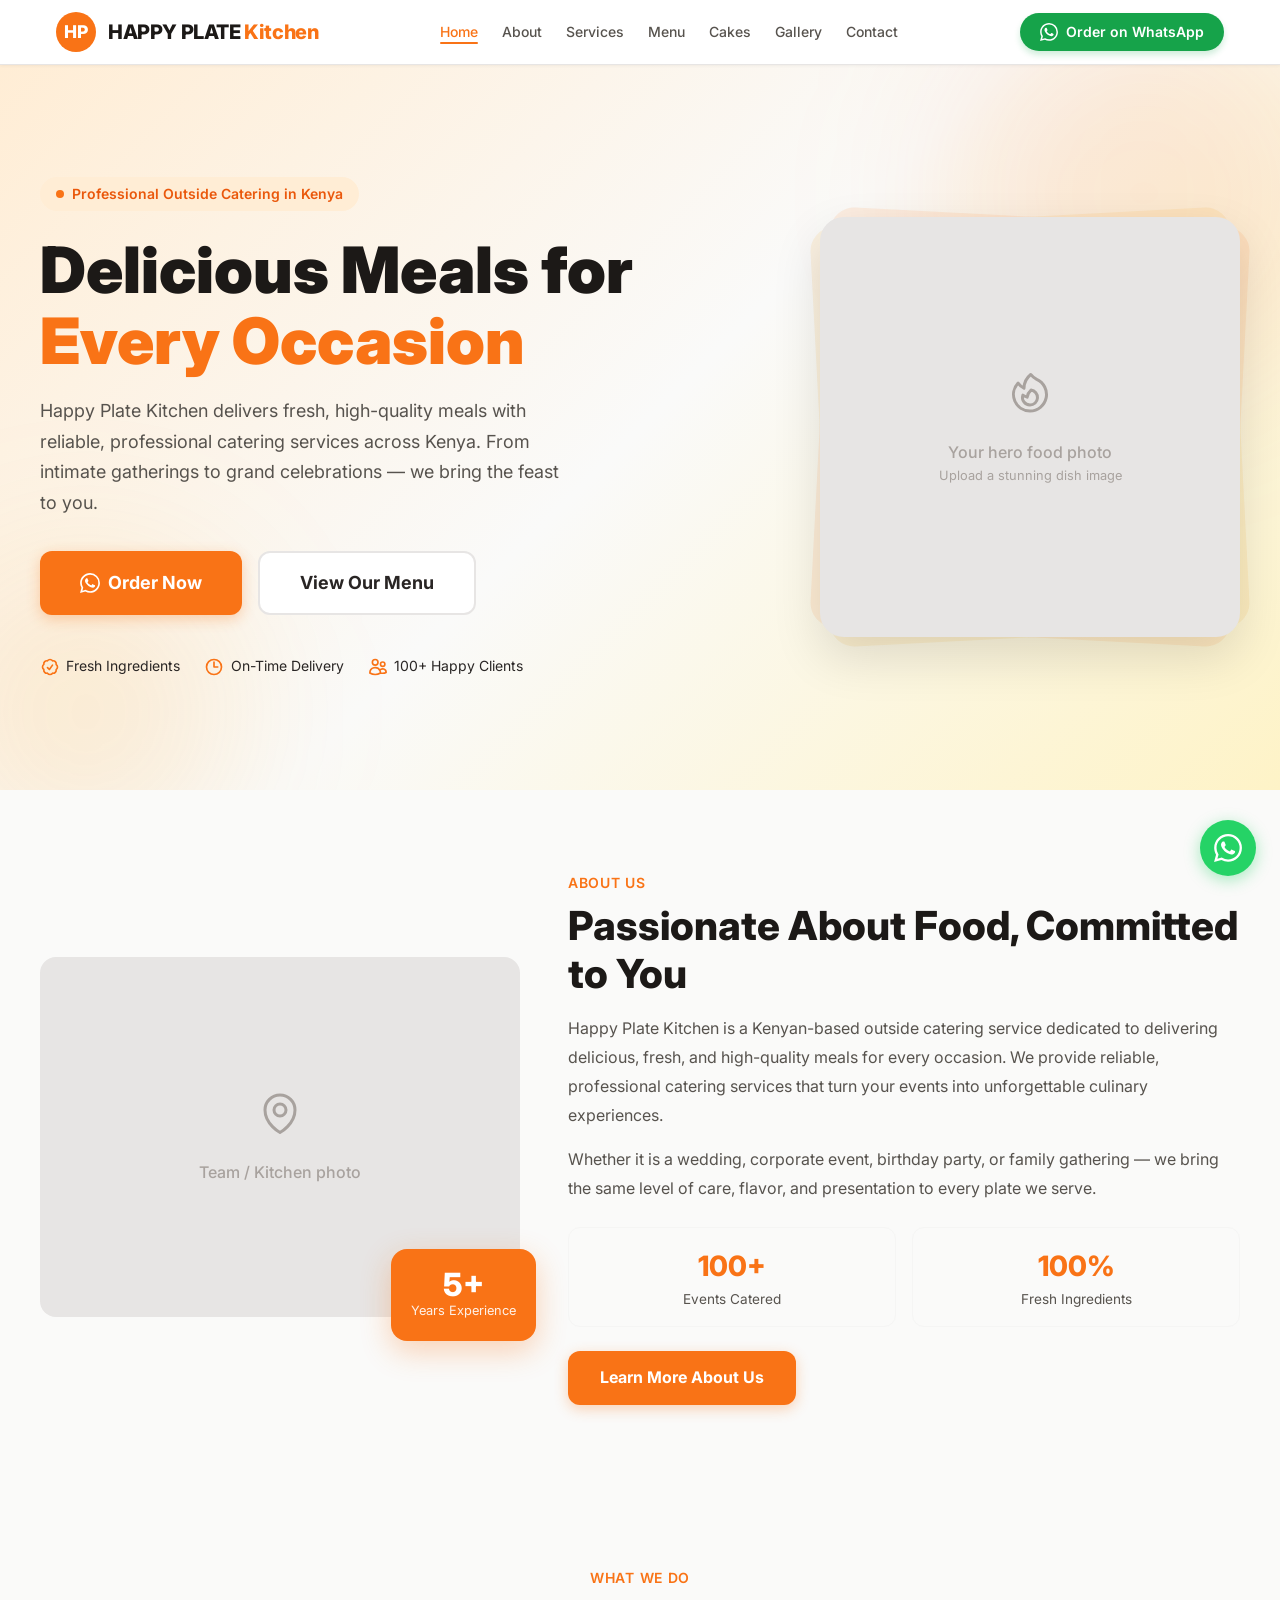
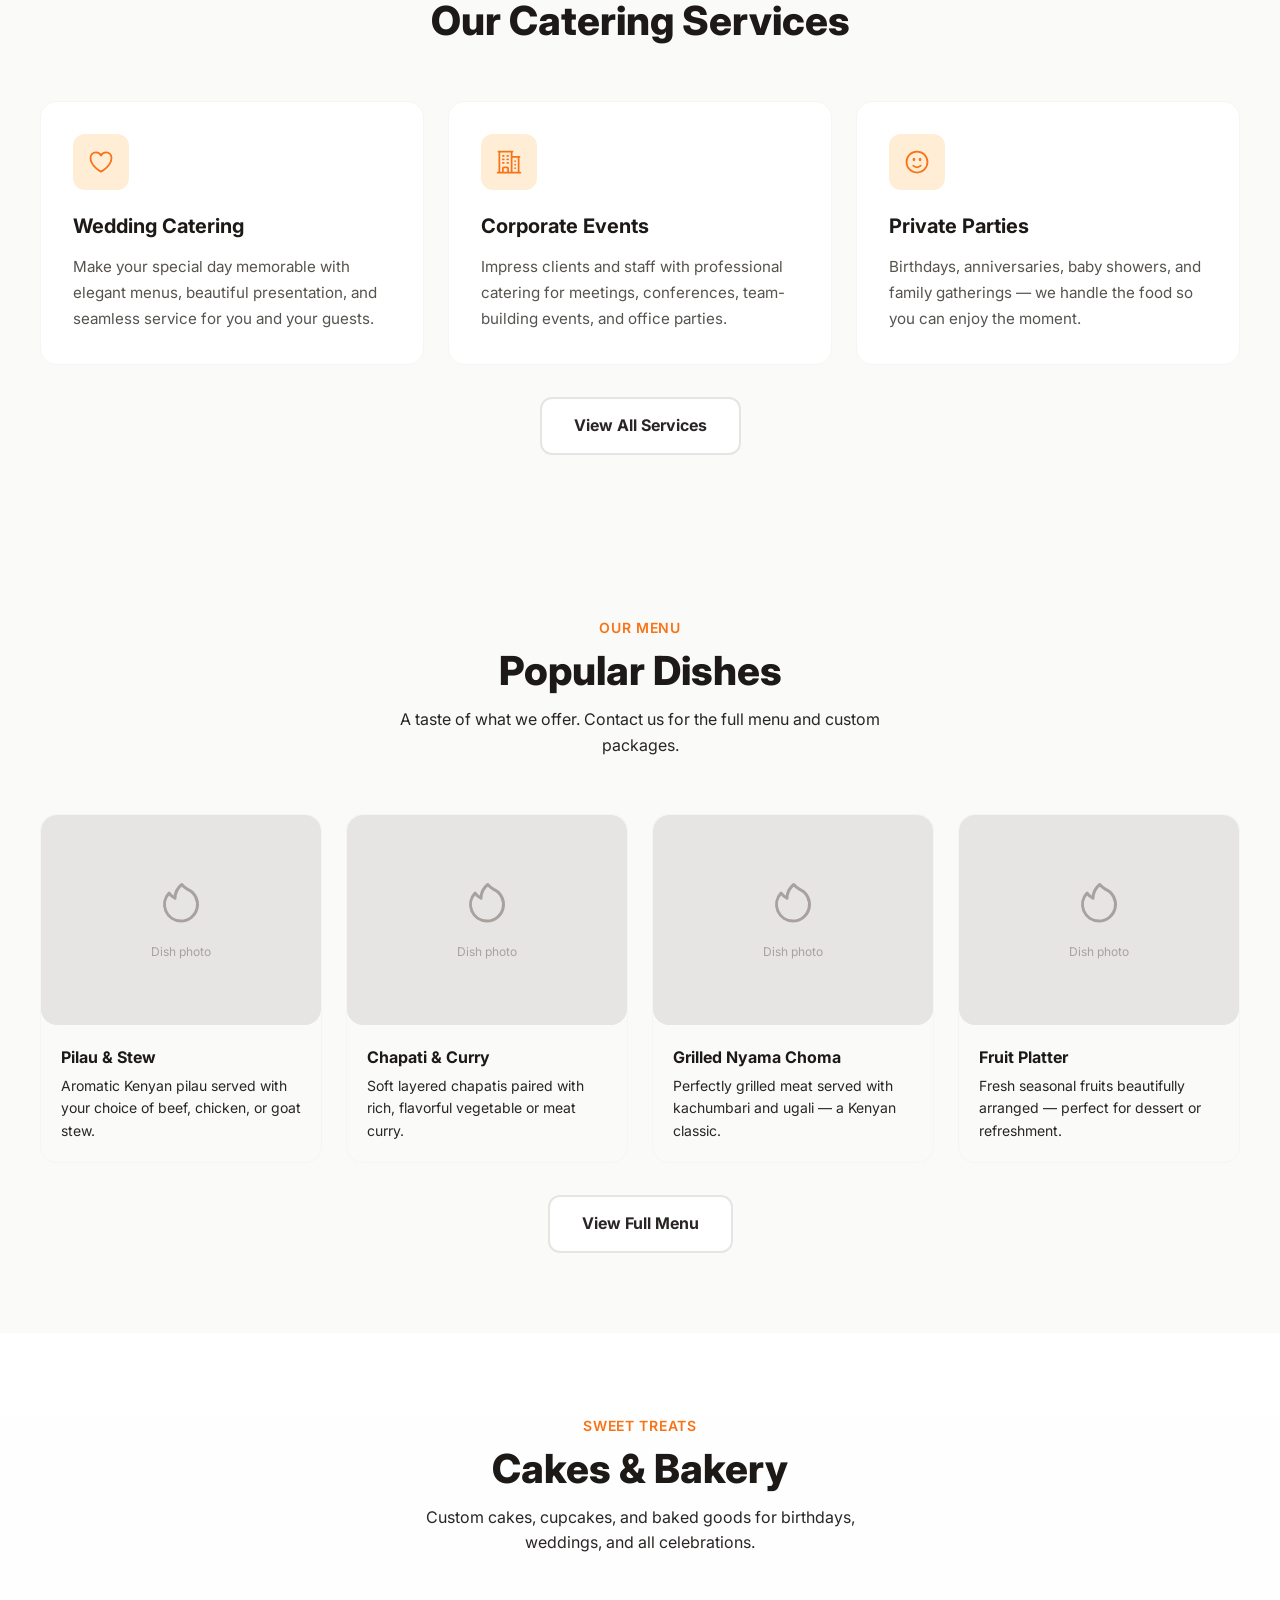
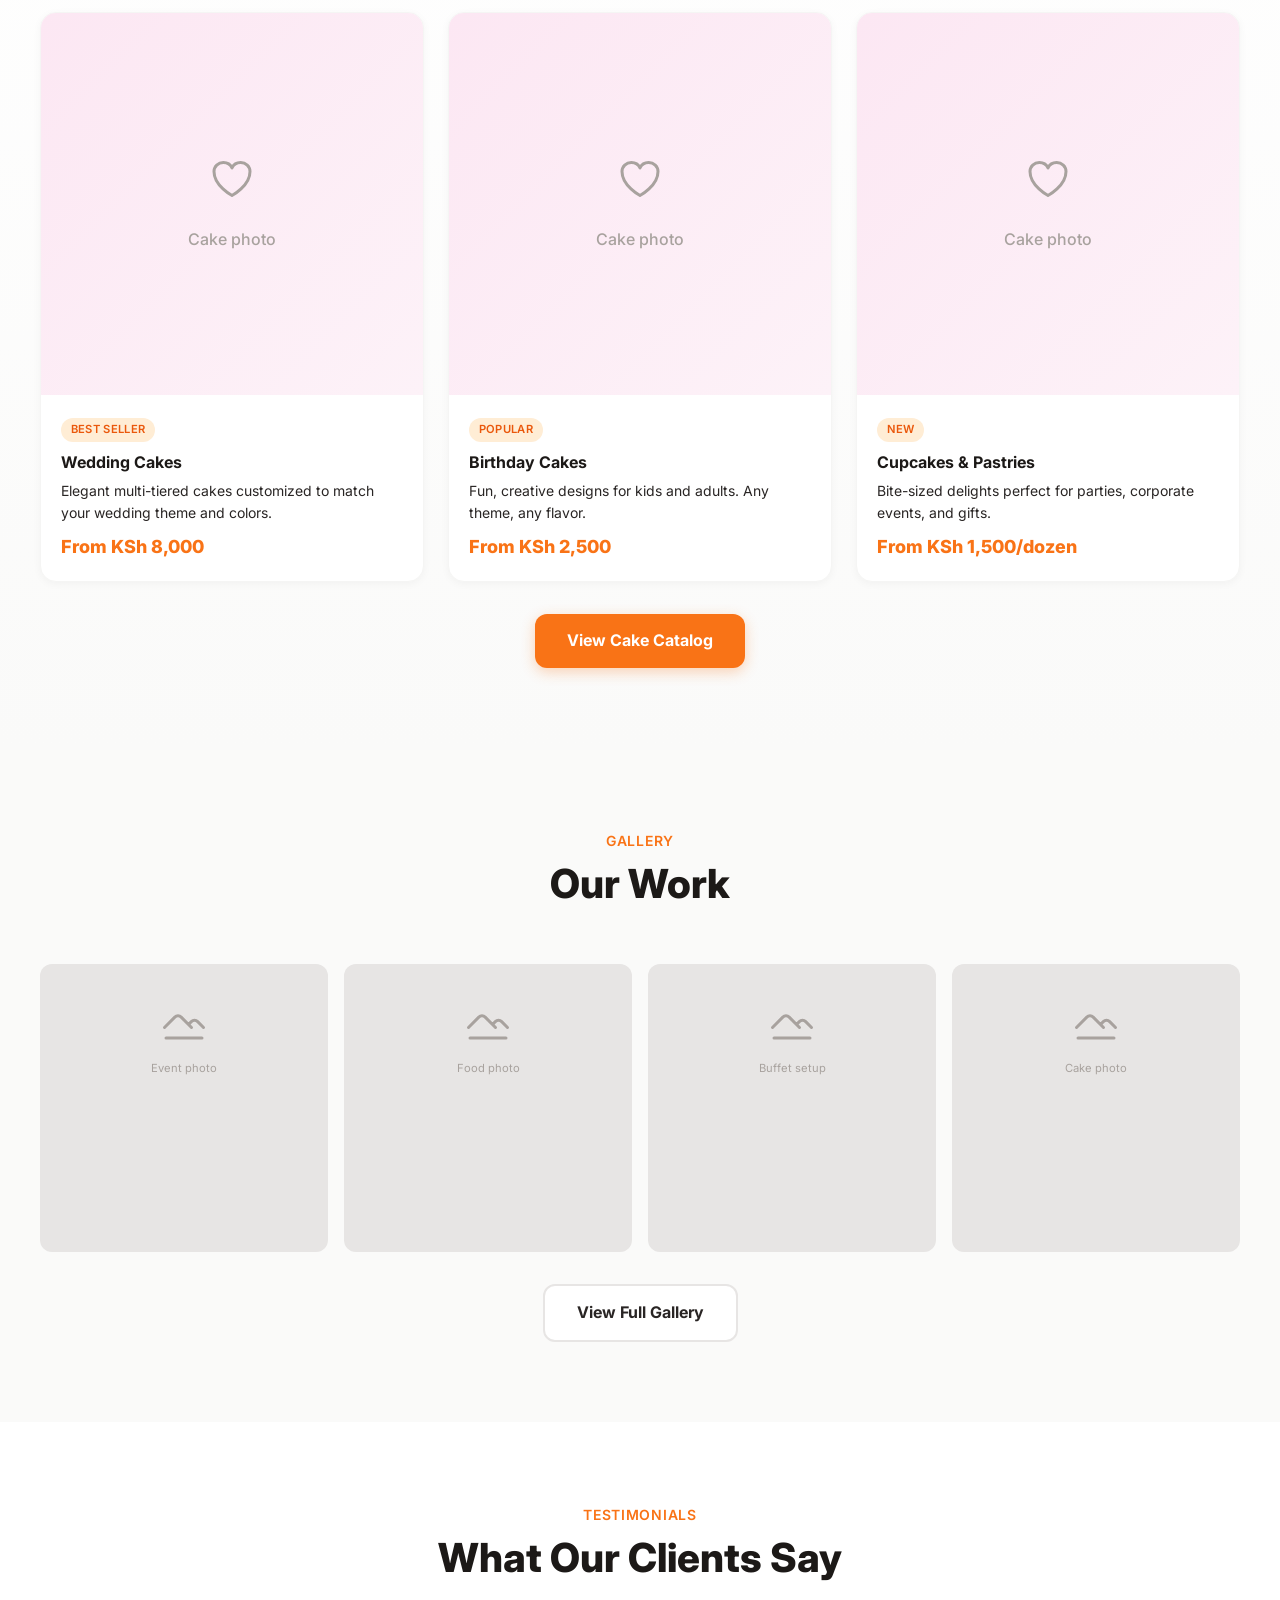
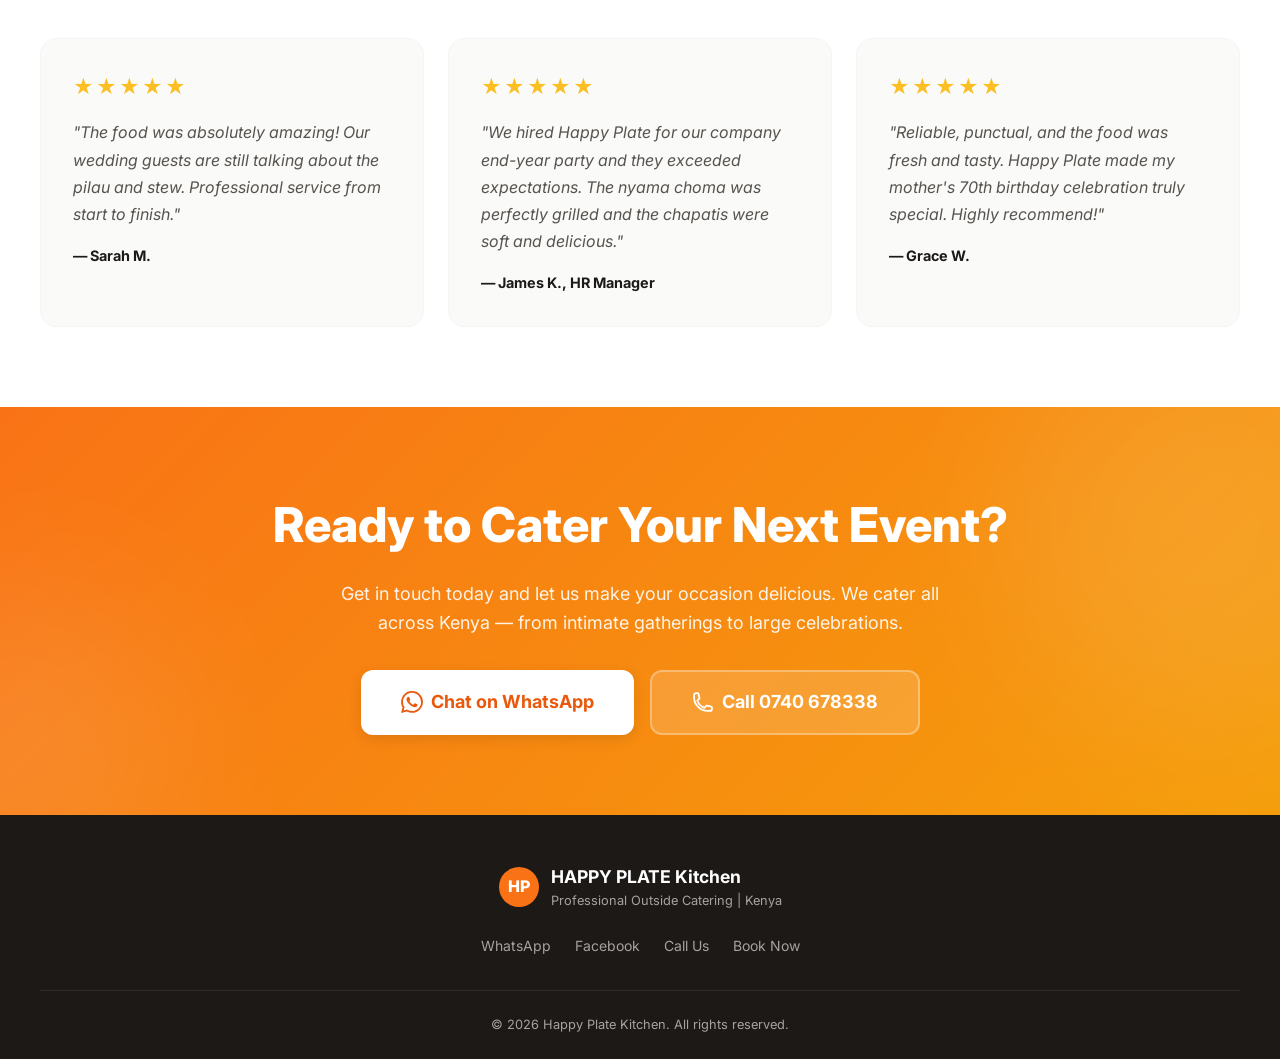
==== index.html @ 329af083 "first commite" ====
<!DOCTYPE html>
<html lang="en">
<head>
<meta charset="UTF-8">
<meta name="viewport" content="width=device-width, initial-scale=1.0">
<title>Happy Plate Kitchen | Professional Outside Catering Kenya</title>
<meta name="description" content="Happy Plate Kitchen - Kenyan-based outside catering delivering delicious, fresh, high-quality meals for weddings, corporate events, parties & more.">
<link rel="stylesheet" href="style.css">
<link rel="preconnect" href="https://fonts.googleapis.com">
<link href="https://fonts.googleapis.com/css2?family=Inter:wght@300;400;500;600;700;800;900&display=swap" rel="stylesheet">
</head>
<body>

<div class="scroll-progress" id="scrollProgress"></div>

<nav class="navbar">
<div class="nav-container">
<a href="index.html" class="logo">
<div class="logo-icon">HP</div>
<span class="logo-text">HAPPY PLATE <span>Kitchen</span></span>
</a>
<ul class="nav-links">
<li><a href="index.html" class="active">Home</a></li>
<li><a href="about.html">About</a></li>
<li><a href="services.html">Services</a></li>
<li><a href="menu.html">Menu</a></li>
<li><a href="cakes.html">Cakes</a></li>
<li><a href="gallery.html">Gallery</a></li>
<li><a href="contact.html">Contact</a></li>
</ul>
<a href="https://wa.me/254740678338" target="_blank" class="btn-whatsapp">
<svg width="18" height="18" fill="currentColor" viewBox="0 0 24 24"><path d="M17.472 14.382c-.297-.149-1.758-.867-2.03-.967-.273-.099-.471-.148-.67.15-.197.297-.767.966-.94 1.164-.173.199-.347.223-.644.075-.297-.15-1.255-.463-2.39-1.475-.883-.788-1.48-1.761-1.653-2.059-.173-.297-.018-.458.13-.606.134-.133.298-.347.446-.52.149-.174.198-.298.298-.497.099-.198.05-.371-.025-.52-.075-.149-.669-1.612-.916-2.207-.242-.579-.487-.5-.669-.51-.173-.008-.371-.01-.57-.01-.198 0-.52.074-.792.372-.272.297-1.04 1.016-1.04 2.479 0 1.462 1.065 2.875 1.213 3.074.149.198 2.096 3.2 5.077 4.487.709.306 1.262.489 1.694.625.712.227 1.36.195 1.871.118.571-.085 1.758-.719 2.006-1.413.248-.694.248-1.289.173-1.413-.074-.124-.272-.198-.57-.347m-5.421 7.403h-.004a9.87 9.87 0 01-5.031-1.378l-.361-.214-3.741.982.998-3.648-.235-.374a9.86 9.86 0 01-1.51-5.26c.001-5.45 4.436-9.884 9.888-9.884 2.64 0 5.122 1.03 6.988 2.898a9.825 9.825 0 012.893 6.994c-.003 5.45-4.437 9.884-9.885 9.884m8.413-18.297A11.815 11.815 0 0012.05 0C5.495 0 .16 5.335.157 11.892c0 2.096.547 4.142 1.588 5.945L.057 24l6.305-1.654a11.882 11.882 0 005.683 1.448h.005c6.554 0 11.89-5.335 11.893-11.893a11.821 11.821 0 00-3.48-8.413z"/></svg>
Order on WhatsApp
</a>
<button class="mobile-menu-btn" onclick="toggleMenu()">
<span></span><span></span><span></span>
</button>
</div>
<div class="mobile-nav" id="mobileNav">
<a href="index.html" class="active">Home</a>
<a href="about.html">About</a>
<a href="services.html">Services</a>
<a href="menu.html">Menu</a>
<a href="cakes.html">Cakes</a>
<a href="gallery.html">Gallery</a>
<a href="contact.html">Contact</a>
</div>
</nav>

<section class="hero" id="home">
<div class="hero-bg"></div>
<div class="hero-blob-1"></div>
<div class="hero-blob-2"></div>
<div class="hero-container" data-aos="fade-up">
<div class="hero-content">
<div class="hero-badge">
<span class="hero-badge-dot"></span>
Professional Outside Catering in Kenya
</div>
<h1 class="hero-title">Delicious Meals for <span>Every Occasion</span></h1>
<p class="hero-text">Happy Plate Kitchen delivers fresh, high-quality meals with reliable, professional catering services across Kenya. From intimate gatherings to grand celebrations — we bring the feast to you.</p>
<div class="hero-buttons">
<a href="https://wa.me/254740678338" target="_blank" class="btn btn-primary btn-lg">
<svg width="20" height="20" fill="currentColor" viewBox="0 0 24 24"><path d="M17.472 14.382c-.297-.149-1.758-.867-2.03-.967-.273-.099-.471-.148-.67.15-.197.297-.767.966-.94 1.164-.173.199-.347.223-.644.075-.297-.15-1.255-.463-2.39-1.475-.883-.788-1.48-1.761-1.653-2.059-.173-.297-.018-.458.13-.606.134-.133.298-.347.446-.52.149-.174.198-.298.298-.497.099-.198.05-.371-.025-.52-.075-.149-.669-1.612-.916-2.207-.242-.579-.487-.5-.669-.51-.173-.008-.371-.01-.57-.01-.198 0-.52.074-.792.372-.272.297-1.04 1.016-1.04 2.479 0 1.462 1.065 2.875 1.213 3.074.149.198 2.096 3.2 5.077 4.487.709.306 1.262.489 1.694.625.712.227 1.36.195 1.871.118.571-.085 1.758-.719 2.006-1.413.248-.694.248-1.289.173-1.413-.074-.124-.272-.198-.57-.347m-5.421 7.403h-.004a9.87 9.87 0 01-5.031-1.378l-.361-.214-3.741.982.998-3.648-.235-.374a9.86 9.86 0 01-1.51-5.26c.001-5.45 4.436-9.884 9.888-9.884 2.64 0 5.122 1.03 6.988 2.898a9.825 9.825 0 012.893 6.994c-.003 5.45-4.437 9.884-9.885 9.884m8.413-18.297A11.815 11.815 0 0012.05 0C5.495 0 .16 5.335.157 11.892c0 2.096.547 4.142 1.588 5.945L.057 24l6.305-1.654a11.882 11.882 0 005.683 1.448h.005c6.554 0 11.89-5.335 11.893-11.893a11.821 11.821 0 00-3.48-8.413z"/></svg>
Order Now
</a>
<a href="menu.html" class="btn btn-outline btn-lg">View Our Menu</a>
</div>
<div class="hero-features">
<span><svg fill="none" stroke="currentColor" stroke-width="2" viewBox="0 0 24 24"><path stroke-linecap="round" stroke-linejoin="round" d="M9 12.75L11.25 15 15 9.75M21 12c0 1.268-.63 2.39-1.593 3.068a3.745 3.745 0 01-1.043 3.296 3.745 3.745 0 01-3.296 1.043A3.745 3.745 0 0112 21c-1.268 0-2.39-.63-3.068-1.593a3.746 3.746 0 01-3.296-1.043 3.745 3.745 0 01-1.043-3.296A3.745 3.745 0 013 12c0-1.268.63-2.39 1.593-3.068a3.745 3.745 0 011.043-3.296 3.746 3.746 0 013.296-1.043A3.746 3.746 0 0112 3c1.268 0 2.39.63 3.068 1.593a3.746 3.746 0 013.296 1.043 3.746 3.746 0 011.043 3.296A3.745 3.745 0 0121 12z"/></svg>Fresh Ingredients</span>
<span><svg fill="none" stroke="currentColor" stroke-width="2" viewBox="0 0 24 24"><path stroke-linecap="round" stroke-linejoin="round" d="M12 6v6h4.5m4.5 0a9 9 0 11-18 0 9 9 0 0118 0z"/></svg>On-Time Delivery</span>
<span><svg fill="none" stroke="currentColor" stroke-width="2" viewBox="0 0 24 24"><path stroke-linecap="round" stroke-linejoin="round" d="M15 19.128a9.38 9.38 0 002.625.372 9.337 9.337 0 004.121-.952 4.125 4.125 0 00-7.533-2.493M15 19.128v-.003c0-1.113-.285-2.16-.786-3.07M15 19.128v.106A12.318 12.318 0 018.624 21c-2.331 0-4.512-.645-6.374-1.766l-.001-.109a6.375 6.375 0 0111.964-3.07M12 6.375a3.375 3.375 0 11-6.75 0 3.375 3.375 0 016.75 0zm8.25 2.25a2.625 2.625 0 11-5.25 0 2.625 2.625 0 015.25 0z"/></svg>100+ Happy Clients</span>
</div>
</div>
<div class="hero-image-wrap" data-aos="fade-left" data-aos-delay="200">
<div class="hero-image-deco-1"></div>
<div class="hero-image-deco-2"></div>
<div class="hero-image">
<div class="img-placeholder-inner">
<svg fill="none" stroke="currentColor" stroke-width="1.5" viewBox="0 0 24 24"><path stroke-linecap="round" stroke-linejoin="round" d="M15.362 5.214A8.252 8.252 0 0112 21 8.25 8.25 0 016.038 7.048 8.287 8.287 0 009 9.6a8.983 8.983 0 013.361-6.867 8.21 8.21 0 003 2.48z"/><path stroke-linecap="round" stroke-linejoin="round" d="M12 18a3.75 3.75 0 00.495-7.467 5.99 5.99 0 00-1.925 3.546 5.974 5.974 0 01-2.133-1A3.75 3.75 0 0012 18z"/></svg>
<p style="font-weight:500;margin-top:0.5rem;">Your hero food photo</p>
<p style="font-size:0.8rem;">Upload a stunning dish image</p>
</div>
</div>
</div>
</div>
</section>

<section class="section" id="about">
<div class="container">
<div class="about-grid">
<div class="about-image-wrap" data-aos="fade-right">
<div class="img-placeholder about-image">
<div class="img-placeholder-inner">
<svg fill="none" stroke="currentColor" stroke-width="1.5" viewBox="0 0 24 24"><path stroke-linecap="round" stroke-linejoin="round" d="M15 10.5a3 3 0 11-6 0 3 3 0 016 0z"/><path stroke-linecap="round" stroke-linejoin="round" d="M19.5 10.5c0 7.142-7.5 11.25-7.5 11.25S4.5 17.642 4.5 10.5a7.5 7.5 0 1115 0z"/></svg>
<p style="font-weight:500;margin-top:0.5rem;">Team / Kitchen photo</p>
</div>
</div>
<div class="about-badge">
<div class="about-badge-number">5+</div>
<div class="about-badge-text">Years Experience</div>
</div>
</div>
<div class="about-content" data-aos="fade-left">
<p class="section-label">About Us</p>
<h2 class="section-title" style="text-align:left;margin-bottom:1rem;">Passionate About Food, Committed to You</h2>
<p class="about-text">Happy Plate Kitchen is a Kenyan-based outside catering service dedicated to delivering delicious, fresh, and high-quality meals for every occasion. We provide reliable, professional catering services that turn your events into unforgettable culinary experiences.</p>
<p class="about-text">Whether it is a wedding, corporate event, birthday party, or family gathering — we bring the same level of care, flavor, and presentation to every plate we serve.</p>
<div class="about-stats">
<div class="stat-box" data-aos="zoom-in" data-aos-delay="100">
<div class="stat-number">100+</div>
<div class="stat-label">Events Catered</div>
</div>
<div class="stat-box" data-aos="zoom-in" data-aos-delay="200">
<div class="stat-number">100%</div>
<div class="stat-label">Fresh Ingredients</div>
</div>
</div>
<a href="about.html" class="btn btn-primary mt-6">Learn More About Us</a>
</div>
</div>
</div>
</section>

<section class="section services-section" id="services">
<div class="container">
<div class="section-header" data-aos="fade-up">
<p class="section-label">What We Do</p>
<h2 class="section-title">Our Catering Services</h2>
</div>
<div class="grid-3">
<div class="card" data-aos="fade-up" data-aos-delay="100">
<div class="card-icon"><svg fill="none" stroke="currentColor" stroke-width="1.5" viewBox="0 0 24 24"><path stroke-linecap="round" stroke-linejoin="round" d="M21 8.25c0-2.485-2.099-4.5-4.688-4.5-1.935 0-3.597 1.126-4.312 2.733-.715-1.607-2.377-2.733-4.313-2.733C5.1 3.75 3 5.765 3 8.25c0 7.22 9 12 9 12s9-4.78 9-12z"/></svg></div>
<h3 class="card-title">Wedding Catering</h3>
<p class="card-text">Make your special day memorable with elegant menus, beautiful presentation, and seamless service for you and your guests.</p>
</div>
<div class="card" data-aos="fade-up" data-aos-delay="200">
<div class="card-icon"><svg fill="none" stroke="currentColor" stroke-width="1.5" viewBox="0 0 24 24"><path stroke-linecap="round" stroke-linejoin="round" d="M2.25 21h19.5m-18-18v18m10.5-18v18m6-13.5V21M6.75 6.75h.75m-.75 3h.75m-.75 3h.75m3-6h.75m-.75 3h.75m-.75 3h.75M6.75 21v-3.375c0-.621.504-1.125 1.125-1.125h2.25c.621 0 1.125.504 1.125 1.125V21M3 3h12m-.75 4.5H21m-3.75 3.75h.008v.008h-.008v-.008zm0 3h.008v.008h-.008v-.008zm0 3h.008v.008h-.008v-.008z"/></svg></div>
<h3 class="card-title">Corporate Events</h3>
<p class="card-text">Impress clients and staff with professional catering for meetings, conferences, team-building events, and office parties.</p>
</div>
<div class="card" data-aos="fade-up" data-aos-delay="300">
<div class="card-icon"><svg fill="none" stroke="currentColor" stroke-width="1.5" viewBox="0 0 24 24"><path stroke-linecap="round" stroke-linejoin="round" d="M15.182 15.182a4.5 4.5 0 01-6.364 0M21 12a9 9 0 11-18 0 9 9 0 0118 0zM9.75 9.75c0 .414-.168.75-.375.75S9 10.164 9 9.75 9.168 9 9.375 9s.375.336.375.75zm-.375 0h.008v.015h-.008V9.75zm5.625 0c0 .414-.168.75-.375.75s-.375-.336-.375-.75.168-.75.375-.75.375.336.375.75zm-.375 0h.008v.008h-.008V9.75z"/></svg></div>
<h3 class="card-title">Private Parties</h3>
<p class="card-text">Birthdays, anniversaries, baby showers, and family gatherings — we handle the food so you can enjoy the moment.</p>
</div>
</div>
<div class="text-center mt-8" data-aos="fade-up">
<a href="services.html" class="btn btn-outline">View All Services</a>
</div>
</div>
</section>

<section class="section" id="menu">
<div class="container">
<div class="section-header" data-aos="fade-up">
<p class="section-label">Our Menu</p>
<h2 class="section-title">Popular Dishes</h2>
<p class="section-subtitle">A taste of what we offer. Contact us for the full menu and custom packages.</p>
</div>
<div style="display:grid;grid-template-columns:repeat(auto-fit,minmax(250px,1fr));gap:1.5rem;">
<div class="menu-card" data-aos="fade-up" data-aos-delay="100">
<div class="menu-card-img img-placeholder"><div class="img-placeholder-inner"><svg width="40" height="40" fill="none" stroke="currentColor" stroke-width="1.5" viewBox="0 0 24 24"><path stroke-linecap="round" stroke-linejoin="round" d="M15.362 5.214A8.252 8.252 0 0112 21 8.25 8.25 0 016.038 7.048 8.287 8.287 0 009 9.6a8.983 8.983 0 013.361-6.867 8.21 8.21 0 003 2.48z"/></svg><p style="font-size:0.75rem;">Dish photo</p></div></div>
<div class="menu-card-body"><h4 class="menu-card-title">Pilau & Stew</h4><p class="menu-card-desc">Aromatic Kenyan pilau served with your choice of beef, chicken, or goat stew.</p></div>
</div>
<div class="menu-card" data-aos="fade-up" data-aos-delay="200">
<div class="menu-card-img img-placeholder"><div class="img-placeholder-inner"><svg width="40" height="40" fill="none" stroke="currentColor" stroke-width="1.5" viewBox="0 0 24 24"><path stroke-linecap="round" stroke-linejoin="round" d="M15.362 5.214A8.252 8.252 0 0112 21 8.25 8.25 0 016.038 7.048 8.287 8.287 0 009 9.6a8.983 8.983 0 013.361-6.867 8.21 8.21 0 003 2.48z"/></svg><p style="font-size:0.75rem;">Dish photo</p></div></div>
<div class="menu-card-body"><h4 class="menu-card-title">Chapati & Curry</h4><p class="menu-card-desc">Soft layered chapatis paired with rich, flavorful vegetable or meat curry.</p></div>
</div>
<div class="menu-card" data-aos="fade-up" data-aos-delay="300">
<div class="menu-card-img img-placeholder"><div class="img-placeholder-inner"><svg width="40" height="40" fill="none" stroke="currentColor" stroke-width="1.5" viewBox="0 0 24 24"><path stroke-linecap="round" stroke-linejoin="round" d="M15.362 5.214A8.252 8.252 0 0112 21 8.25 8.25 0 016.038 7.048 8.287 8.287 0 009 9.6a8.983 8.983 0 013.361-6.867 8.21 8.21 0 003 2.48z"/></svg><p style="font-size:0.75rem;">Dish photo</p></div></div>
<div class="menu-card-body"><h4 class="menu-card-title">Grilled Nyama Choma</h4><p class="menu-card-desc">Perfectly grilled meat served with kachumbari and ugali — a Kenyan classic.</p></div>
</div>
<div class="menu-card" data-aos="fade-up" data-aos-delay="400">
<div class="menu-card-img img-placeholder"><div class="img-placeholder-inner"><svg width="40" height="40" fill="none" stroke="currentColor" stroke-width="1.5" viewBox="0 0 24 24"><path stroke-linecap="round" stroke-linejoin="round" d="M15.362 5.214A8.252 8.252 0 0112 21 8.25 8.25 0 016.038 7.048 8.287 8.287 0 009 9.6a8.983 8.983 0 013.361-6.867 8.21 8.21 0 003 2.48z"/></svg><p style="font-size:0.75rem;">Dish photo</p></div></div>
<div class="menu-card-body"><h4 class="menu-card-title">Fruit Platter</h4><p class="menu-card-desc">Fresh seasonal fruits beautifully arranged — perfect for dessert or refreshment.</p></div>
</div>
</div>
<div class="text-center mt-8" data-aos="fade-up">
<a href="menu.html" class="btn btn-outline">View Full Menu</a>
</div>
</div>
</section>

<section class="section cakes-section" id="cakes">
<div class="container">
<div class="section-header" data-aos="fade-up">
<p class="section-label">Sweet Treats</p>
<h2 class="section-title">Cakes & Bakery</h2>
<p class="section-subtitle">Custom cakes, cupcakes, and baked goods for birthdays, weddings, and all celebrations.</p>
</div>
<div style="display:grid;grid-template-columns:repeat(auto-fit,minmax(280px,1fr));gap:1.5rem;">
<div class="cake-card" data-aos="fade-up" data-aos-delay="100">
<div class="cake-card-img"><div class="img-placeholder-inner"><svg width="48" height="48" fill="none" stroke="currentColor" stroke-width="1.5" viewBox="0 0 24 24"><path stroke-linecap="round" stroke-linejoin="round" d="M21 8.25c0-2.485-2.099-4.5-4.688-4.5-1.935 0-3.597 1.126-4.312 2.733-.715-1.607-2.377-2.733-4.313-2.733C5.1 3.75 3 5.765 3 8.25c0 7.22 9 12 9 12s9-4.78 9-12z"/></svg><p style="font-weight:500;margin-top:0.5rem;">Cake photo</p></div></div>
<div class="cake-card-body"><span class="cake-tag">Best Seller</span><h4 class="cake-card-title">Wedding Cakes</h4><p class="cake-card-desc">Elegant multi-tiered cakes customized to match your wedding theme and colors.</p><p class="cake-price">From KSh 8,000</p></div>
</div>
<div class="cake-card" data-aos="fade-up" data-aos-delay="200">
<div class="cake-card-img"><div class="img-placeholder-inner"><svg width="48" height="48" fill="none" stroke="currentColor" stroke-width="1.5" viewBox="0 0 24 24"><path stroke-linecap="round" stroke-linejoin="round" d="M21 8.25c0-2.485-2.099-4.5-4.688-4.5-1.935 0-3.597 1.126-4.312 2.733-.715-1.607-2.377-2.733-4.313-2.733C5.1 3.75 3 5.765 3 8.25c0 7.22 9 12 9 12s9-4.78 9-12z"/></svg><p style="font-weight:500;margin-top:0.5rem;">Cake photo</p></div></div>
<div class="cake-card-body"><span class="cake-tag">Popular</span><h4 class="cake-card-title">Birthday Cakes</h4><p class="cake-card-desc">Fun, creative designs for kids and adults. Any theme, any flavor.</p><p class="cake-price">From KSh 2,500</p></div>
</div>
<div class="cake-card" data-aos="fade-up" data-aos-delay="300">
<div class="cake-card-img"><div class="img-placeholder-inner"><svg width="48" height="48" fill="none" stroke="currentColor" stroke-width="1.5" viewBox="0 0 24 24"><path stroke-linecap="round" stroke-linejoin="round" d="M21 8.25c0-2.485-2.099-4.5-4.688-4.5-1.935 0-3.597 1.126-4.312 2.733-.715-1.607-2.377-2.733-4.313-2.733C5.1 3.75 3 5.765 3 8.25c0 7.22 9 12 9 12s9-4.78 9-12z"/></svg><p style="font-weight:500;margin-top:0.5rem;">Cake photo</p></div></div>
<div class="cake-card-body"><span class="cake-tag">New</span><h4 class="cake-card-title">Cupcakes & Pastries</h4><p class="cake-card-desc">Bite-sized delights perfect for parties, corporate events, and gifts.</p><p class="cake-price">From KSh 1,500/dozen</p></div>
</div>
</div>
<div class="text-center mt-8" data-aos="fade-up">
<a href="cakes.html" class="btn btn-primary">View Cake Catalog</a>
</div>
</div>
</section>

<section class="section gallery-section" id="gallery">
<div class="container">
<div class="section-header" data-aos="fade-up">
<p class="section-label">Gallery</p>
<h2 class="section-title">Our Work</h2>
</div>
<div style="display:grid;grid-template-columns:repeat(auto-fit,minmax(200px,1fr));gap:1rem;">
<div class="gallery-item" data-aos="zoom-in" data-aos-delay="100"><div class="img-placeholder-inner"><svg width="32" height="32" fill="none" stroke="currentColor" stroke-width="1.5" viewBox="0 0 24 24"><path stroke-linecap="round" stroke-linejoin="round" d="M2.25 15.75l5.159-5.159a2.25 2.25 0 013.182 0l5.159 5.159m-1.5-1.5l1.409-1.409a2.25 2.25 0 013.182 0l2.909 2.909M3 21h18M12 12h.008v.008H12V12z"/></svg><p style="font-size:0.7rem;">Event photo</p></div></div>
<div class="gallery-item" data-aos="zoom-in" data-aos-delay="150"><div class="img-placeholder-inner"><svg width="32" height="32" fill="none" stroke="currentColor" stroke-width="1.5" viewBox="0 0 24 24"><path stroke-linecap="round" stroke-linejoin="round" d="M2.25 15.75l5.159-5.159a2.25 2.25 0 013.182 0l5.159 5.159m-1.5-1.5l1.409-1.409a2.25 2.25 0 013.182 0l2.909 2.909M3 21h18M12 12h.008v.008H12V12z"/></svg><p style="font-size:0.7rem;">Food photo</p></div></div>
<div class="gallery-item" data-aos="zoom-in" data-aos-delay="200"><div class="img-placeholder-inner"><svg width="32" height="32" fill="none" stroke="currentColor" stroke-width="1.5" viewBox="0 0 24 24"><path stroke-linecap="round" stroke-linejoin="round" d="M2.25 15.75l5.159-5.159a2.25 2.25 0 013.182 0l5.159 5.159m-1.5-1.5l1.409-1.409a2.25 2.25 0 013.182 0l2.909 2.909M3 21h18M12 12h.008v.008H12V12z"/></svg><p style="font-size:0.7rem;">Buffet setup</p></div></div>
<div class="gallery-item" data-aos="zoom-in" data-aos-delay="250"><div class="img-placeholder-inner"><svg width="32" height="32" fill="none" stroke="currentColor" stroke-width="1.5" viewBox="0 0 24 24"><path stroke-linecap="round" stroke-linejoin="round" d="M2.25 15.75l5.159-5.159a2.25 2.25 0 013.182 0l5.159 5.159m-1.5-1.5l1.409-1.409a2.25 2.25 0 013.182 0l2.909 2.909M3 21h18M12 12h.008v.008H12V12z"/></svg><p style="font-size:0.7rem;">Cake photo</p></div></div>
</div>
<div class="text-center mt-8" data-aos="fade-up">
<a href="gallery.html" class="btn btn-outline">View Full Gallery</a>
</div>
</div>
</section>

<section class="section" style="background:white;">
<div class="container">
<div class="section-header" data-aos="fade-up">
<p class="section-label">Testimonials</p>
<h2 class="section-title">What Our Clients Say</h2>
</div>
<div class="grid-3">
<div class="testimonial-card" data-aos="fade-up" data-aos-delay="100">
<div class="stars">&#9733;&#9733;&#9733;&#9733;&#9733;</div>
<p class="testimonial-text">"The food was absolutely amazing! Our wedding guests are still talking about the pilau and stew. Professional service from start to finish."</p>
<p class="testimonial-author">— Sarah M.</p>
</div>
<div class="testimonial-card" data-aos="fade-up" data-aos-delay="200">
<div class="stars">&#9733;&#9733;&#9733;&#9733;&#9733;</div>
<p class="testimonial-text">"We hired Happy Plate for our company end-year party and they exceeded expectations. The nyama choma was perfectly grilled and the chapatis were soft and delicious."</p>
<p class="testimonial-author">— James K., HR Manager</p>
</div>
<div class="testimonial-card" data-aos="fade-up" data-aos-delay="300">
<div class="stars">&#9733;&#9733;&#9733;&#9733;&#9733;</div>
<p class="testimonial-text">"Reliable, punctual, and the food was fresh and tasty. Happy Plate made my mother's 70th birthday celebration truly special. Highly recommend!"</p>
<p class="testimonial-author">— Grace W.</p>
</div>
</div>
</div>
</section>

<section class="cta-section" id="contact">
<div class="cta-blob-1"></div>
<div class="cta-blob-2"></div>
<div data-aos="zoom-in">
<h2 class="cta-title">Ready to Cater Your Next Event?</h2>
<p class="cta-text">Get in touch today and let us make your occasion delicious. We cater all across Kenya — from intimate gatherings to large celebrations.</p>
<div class="cta-buttons">
<a href="https://wa.me/254740678338" target="_blank" class="btn btn-white btn-lg">
<svg width="22" height="22" fill="currentColor" viewBox="0 0 24 24"><path d="M17.472 14.382c-.297-.149-1.758-.867-2.03-.967-.273-.099-.471-.148-.67.15-.197.297-.767.966-.94 1.164-.173.199-.347.223-.644.075-.297-.15-1.255-.463-2.39-1.475-.883-.788-1.48-1.761-1.653-2.059-.173-.297-.018-.458.13-.606.134-.133.298-.347.446-.52.149-.174.198-.298.298-.497.099-.198.05-.371-.025-.52-.075-.149-.669-1.612-.916-2.207-.242-.579-.487-.5-.669-.51-.173-.008-.371-.01-.57-.01-.198 0-.52.074-.792.372-.272.297-1.04 1.016-1.04 2.479 0 1.462 1.065 2.875 1.213 3.074.149.198 2.096 3.2 5.077 4.487.709.306 1.262.489 1.694.625.712.227 1.36.195 1.871.118.571-.085 1.758-.719 2.006-1.413.248-.694.248-1.289.173-1.413-.074-.124-.272-.198-.57-.347m-5.421 7.403h-.004a9.87 9.87 0 01-5.031-1.378l-.361-.214-3.741.982.998-3.648-.235-.374a9.86 9.86 0 01-1.51-5.26c.001-5.45 4.436-9.884 9.888-9.884 2.64 0 5.122 1.03 6.988 2.898a9.825 9.825 0 012.893 6.994c-.003 5.45-4.437 9.884-9.885 9.884m8.413-18.297A11.815 11.815 0 0012.05 0C5.495 0 .16 5.335.157 11.892c0 2.096.547 4.142 1.588 5.945L.057 24l6.305-1.654a11.882 11.882 0 005.683 1.448h.005c6.554 0 11.89-5.335 11.893-11.893a11.821 11.821 0 00-3.48-8.413z"/></svg>
Chat on WhatsApp
</a>
<a href="tel:0740678338" class="btn btn-lg" style="background:rgba(255,255,255,0.15);color:white;border:2px solid rgba(255,255,255,0.3);">
<svg width="22" height="22" fill="none" stroke="currentColor" stroke-width="2" viewBox="0 0 24 24"><path stroke-linecap="round" stroke-linejoin="round" d="M2.25 6.75c0 8.284 6.716 15 15 15h2.25a2.25 2.25 0 002.25-2.25v-1.372c0-.516-.351-.966-.852-1.091l-4.423-1.106c-.44-.11-.902.055-1.173.417l-.97 1.293c-.282.376-.769.542-1.21.38a12.035 12.035 0 01-7.143-7.143c-.162-.441.004-.928.38-1.21l1.293-.97c.363-.271.527-.734.417-1.173L6.963 3.102a1.125 1.125 0 00-1.091-.852H4.5A2.25 2.25 0 002.25 4.5v2.25z"/></svg>
Call 0740 678338
</a>
</div>
</div>
</section>

<footer class="footer">
<div class="footer-container">
<div class="footer-top">
<div class="footer-brand">
<div class="footer-brand-icon">HP</div>
<div>
<div class="footer-brand-text">HAPPY PLATE Kitchen</div>
<div class="footer-brand-sub">Professional Outside Catering | Kenya</div>
</div>
</div>
<div class="footer-links">
<a href="https://wa.me/254740678338" target="_blank">WhatsApp</a>
<a href="https://www.facebook.com/profile.php?id=61580439757400" target="_blank">Facebook</a>
<a href="tel:0740678338">Call Us</a>
<a href="contact.html">Book Now</a>
</div>
</div>
<div class="footer-bottom">
<p>&copy; 2026 Happy Plate Kitchen. All rights reserved.</p>
</div>
</div>
</footer>

<a href="https://wa.me/254740678338" target="_blank" class="fab-whatsapp" aria-label="Chat on WhatsApp">
<svg width="28" height="28" fill="currentColor" viewBox="0 0 24 24"><path d="M17.472 14.382c-.297-.149-1.758-.867-2.03-.967-.273-.099-.471-.148-.67.15-.197.297-.767.966-.94 1.164-.173.199-.347.223-.644.075-.297-.15-1.255-.463-2.39-1.475-.883-.788-1.48-1.761-1.653-2.059-.173-.297-.018-.458.13-.606.134-.133.298-.347.446-.52.149-.174.198-.298.298-.497.099-.198.05-.371-.025-.52-.075-.149-.669-1.612-.916-2.207-.242-.579-.487-.5-.669-.51-.173-.008-.371-.01-.57-.01-.198 0-.52.074-.792.372-.272.297-1.04 1.016-1.04 2.479 0 1.462 1.065 2.875 1.213 3.074.149.198 2.096 3.2 5.077 4.487.709.306 1.262.489 1.694.625.712.227 1.36.195 1.871.118.571-.085 1.758-.719 2.006-1.413.248-.694.248-1.289.173-1.413-.074-.124-.272-.198-.57-.347m-5.421 7.403h-.004a9.87 9.87 0 01-5.031-1.378l-.361-.214-3.741.982.998-3.648-.235-.374a9.86 9.86 0 01-1.51-5.26c.001-5.45 4.436-9.884 9.888-9.884 2.64 0 5.122 1.03 6.988 2.898a9.825 9.825 0 012.893 6.994c-.003 5.45-4.437 9.884-9.885 9.884m8.413-18.297A11.815 11.815 0 0012.05 0C5.495 0 .16 5.335.157 11.892c0 2.096.547 4.142 1.588 5.945L.057 24l6.305-1.654a11.882 11.882 0 005.683 1.448h.005c6.554 0 11.89-5.335 11.893-11.893a11.821 11.821 0 00-3.48-8.413z"/></svg>
</a>

<script>
function toggleMenu() { document.getElementById('mobileNav').classList.toggle('open'); }
window.addEventListener('scroll', function() {
    var st = document.documentElement.scrollTop || document.body.scrollTop;
    var sh = document.documentElement.scrollHeight - document.documentElement.clientHeight;
    document.getElementById('scrollProgress').style.width = (st/sh*100) + '%';
});
var observer = new IntersectionObserver(function(entries) {
    entries.forEach(function(entry) { if(entry.isIntersecting) entry.target.classList.add('aos-animate'); });
}, { threshold: 0.1 });
document.querySelectorAll('[data-aos]').forEach(function(el) { observer.observe(el); });
</script>

</body>
</html>
---- style.css ----
/* ============================================
   HAPPY PLATE KITCHEN - Shared Styles
   ============================================ */

:root {
    --orange-500: #f97316;
    --orange-600: #ea580c;
    --orange-100: #ffedd5;
    --amber-500: #f59e0b;
    --stone-50: #fafaf9;
    --stone-100: #f5f5f4;
    --stone-200: #e7e5e4;
    --stone-400: #a8a29e;
    --stone-600: #57534e;
    --stone-800: #292524;
    --stone-900: #1c1917;
    --green-600: #16a34a;
    --green-700: #15803d;
}

* { margin: 0; padding: 0; box-sizing: border-box; }

html { scroll-behavior: smooth; }

body {
    font-family: 'Inter', -apple-system, BlinkMacSystemFont, 'Segoe UI', Roboto, sans-serif;
    background: var(--stone-50);
    color: var(--stone-800);
    line-height: 1.6;
    overflow-x: hidden;
}

img { max-width: 100%; display: block; }

a { text-decoration: none; color: inherit; }

/* ============================================
   NAVIGATION
   ============================================ */

.navbar {
    position: sticky;
    top: 0;
    z-index: 1000;
    background: rgba(255,255,255,0.95);
    backdrop-filter: blur(12px);
    -webkit-backdrop-filter: blur(12px);
    border-bottom: 1px solid var(--stone-200);
    box-shadow: 0 1px 3px rgba(0,0,0,0.05);
}

.nav-container {
    max-width: 1200px;
    margin: 0 auto;
    padding: 0.75rem 1rem;
    display: flex;
    align-items: center;
    justify-content: space-between;
}

.logo {
    display: flex;
    align-items: center;
    gap: 0.75rem;
}

.logo-icon {
    width: 40px; height: 40px;
    border-radius: 50%;
    background: var(--orange-500);
    display: flex; align-items: center; justify-content: center;
    color: white; font-weight: 800; font-size: 1.1rem;
}

.logo-text {
    font-size: 1.25rem;
    font-weight: 800;
    color: var(--stone-900);
    letter-spacing: -0.02em;
}

.logo-text span { color: var(--orange-500); }

.nav-links {
    display: none;
    align-items: center;
    gap: 1.5rem;
    list-style: none;
}

.nav-links a {
    font-size: 0.875rem;
    font-weight: 500;
    color: var(--stone-600);
    transition: color 0.2s;
    position: relative;
}

.nav-links a:hover,
.nav-links a.active {
    color: var(--orange-500);
}

.nav-links a.active::after {
    content: '';
    position: absolute;
    bottom: -4px;
    left: 0;
    width: 100%;
    height: 2px;
    background: var(--orange-500);
    border-radius: 2px;
}

.btn-whatsapp {
    display: none;
    align-items: center;
    gap: 0.5rem;
    background: var(--green-600);
    color: white;
    padding: 0.5rem 1.25rem;
    border-radius: 9999px;
    font-size: 0.875rem;
    font-weight: 600;
    transition: all 0.2s;
    box-shadow: 0 4px 6px rgba(22,163,74,0.2);
}

.btn-whatsapp:hover {
    background: var(--green-700);
    transform: translateY(-1px);
    box-shadow: 0 6px 12px rgba(22,163,74,0.3);
}

.mobile-menu-btn {
    display: flex;
    flex-direction: column;
    gap: 4px;
    background: none;
    border: none;
    cursor: pointer;
    padding: 4px;
}

.mobile-menu-btn span {
    display: block;
    width: 24px;
    height: 2px;
    background: var(--stone-800);
    border-radius: 2px;
    transition: all 0.3s;
}

.mobile-nav {
    display: none;
    position: absolute;
    top: 100%;
    left: 0;
    right: 0;
    background: white;
    border-bottom: 1px solid var(--stone-200);
    padding: 1rem;
    box-shadow: 0 4px 12px rgba(0,0,0,0.1);
}

.mobile-nav.open { display: block; }

.mobile-nav a {
    display: block;
    padding: 0.75rem 1rem;
    color: var(--stone-600);
    font-weight: 500;
    border-radius: 0.5rem;
    transition: all 0.2s;
}

.mobile-nav a:hover,
.mobile-nav a.active {
    background: var(--orange-100);
    color: var(--orange-600);
}

/* ============================================
   BUTTONS
   ============================================ */

.btn {
    display: inline-flex;
    align-items: center;
    justify-content: center;
    gap: 0.5rem;
    padding: 0.875rem 2rem;
    border-radius: 0.75rem;
    font-weight: 700;
    font-size: 1rem;
    transition: all 0.3s;
    border: none;
    cursor: pointer;
}

.btn-primary {
    background: var(--orange-500);
    color: white;
    box-shadow: 0 4px 14px rgba(249,115,22,0.3);
}

.btn-primary:hover {
    background: var(--orange-600);
    transform: translateY(-2px);
    box-shadow: 0 8px 20px rgba(249,115,22,0.35);
}

.btn-outline {
    background: white;
    color: var(--stone-800);
    border: 2px solid var(--stone-200);
}

.btn-outline:hover {
    border-color: var(--orange-500);
    color: var(--orange-500);
}

.btn-white {
    background: white;
    color: var(--orange-600);
    box-shadow: 0 4px 14px rgba(0,0,0,0.1);
}

.btn-white:hover {
    transform: translateY(-2px) scale(1.02);
    box-shadow: 0 8px 24px rgba(0,0,0,0.15);
}

.btn-lg { padding: 1rem 2.5rem; font-size: 1.125rem; }

/* ============================================
   SECTION UTILITIES
   ============================================ */

.section { padding: 5rem 1rem; }

.container {
    max-width: 1200px;
    margin: 0 auto;
}

.section-header {
    text-align: center;
    margin-bottom: 3.5rem;
}

.section-label {
    display: inline-block;
    color: var(--orange-500);
    font-size: 0.875rem;
    font-weight: 600;
    text-transform: uppercase;
    letter-spacing: 0.05em;
    margin-bottom: 0.5rem;
}

.section-title {
    font-size: 2.25rem;
    font-weight: 800;
    color: var(--stone-900);
    line-height: 1.2;
}

.section-subtitle {
    color: var(--stone-500);
    margin-top: 0.75rem;
    max-width: 500px;
    margin-left: auto;
    margin-right: auto;
}

/* ============================================
   CARDS
   ============================================ */

.card {
    background: white;
    border-radius: 1rem;
    padding: 2rem;
    border: 1px solid var(--stone-100);
    transition: all 0.3s;
}

.card:hover {
    box-shadow: 0 12px 32px rgba(0,0,0,0.08);
    transform: translateY(-4px);
}

.card-icon {
    width: 56px; height: 56px;
    border-radius: 0.75rem;
    background: var(--orange-100);
    display: flex; align-items: center; justify-content: center;
    margin-bottom: 1.25rem;
    transition: all 0.3s;
}

.card:hover .card-icon {
    background: var(--orange-500);
}

.card-icon svg {
    width: 28px; height: 28px;
    color: var(--orange-500);
    transition: color 0.3s;
}

.card:hover .card-icon svg { color: white; }

.card-title {
    font-size: 1.25rem;
    font-weight: 700;
    color: var(--stone-900);
    margin-bottom: 0.75rem;
}

.card-text {
    color: var(--stone-600);
    line-height: 1.7;
    font-size: 0.95rem;
}

/* ============================================
   IMAGE PLACEHOLDERS
   ============================================ */

.img-placeholder {
    background: var(--stone-200);
    display: flex;
    align-items: center;
    justify-content: center;
    border-radius: 1rem;
    overflow: hidden;
}

.img-placeholder-inner {
    text-align: center;
    padding: 2rem;
    color: var(--stone-400);
}

.img-placeholder-inner svg {
    width: 48px; height: 48px;
    margin: 0 auto 0.5rem;
}

/* ============================================
   GRID SYSTEM
   ============================================ */

.grid-2 { display: grid; gap: 1.5rem; }
.grid-3 { display: grid; gap: 1.5rem; }
.grid-4 { display: grid; gap: 1.5rem; }

@media (min-width: 640px) {
    .grid-2 { grid-template-columns: repeat(2, 1fr); }
}

@media (min-width: 768px) {
    .grid-3 { grid-template-columns: repeat(3, 1fr); }
    .nav-links { display: flex; }
    .btn-whatsapp { display: inline-flex; }
    .mobile-menu-btn { display: none; }
    .section { padding: 5rem 1.5rem; }
    .section-title { font-size: 2.5rem; }
}

@media (min-width: 1024px) {
    .grid-4 { grid-template-columns: repeat(4, 1fr); }
}

/* ============================================
   FLOATING WHATSAPP BUTTON
   ============================================ */

.fab-whatsapp {
    position: fixed;
    bottom: 24px;
    right: 24px;
    width: 56px;
    height: 56px;
    background: #25d366;
    border-radius: 50%;
    display: flex;
    align-items: center;
    justify-content: center;
    color: white;
    box-shadow: 0 4px 16px rgba(37,211,102,0.4);
    z-index: 999;
    transition: all 0.3s;
    animation: fabPulse 2s infinite;
}

.fab-whatsapp:hover {
    transform: scale(1.1);
    box-shadow: 0 6px 24px rgba(37,211,102,0.5);
}

@keyframes fabPulse {
    0%, 100% { box-shadow: 0 4px 16px rgba(37,211,102,0.4); }
    50% { box-shadow: 0 4px 24px rgba(37,211,102,0.7); }
}

/* ============================================
   FOOTER
   ============================================ */

.footer {
    background: var(--stone-900);
    color: var(--stone-400);
    padding: 3rem 1rem 1.5rem;
    clear: both;
}

.footer-container {
    max-width: 1200px;
    margin: 0 auto;
}

.footer-top {
    display: flex;
    flex-direction: column;
    align-items: center;
    gap: 1.5rem;
    padding-bottom: 2rem;
    border-bottom: 1px solid rgba(255,255,255,0.08);
}

.footer-brand {
    display: flex;
    align-items: center;
    gap: 0.75rem;
}

.footer-brand-icon {
    width: 40px; height: 40px;
    border-radius: 50%;
    background: var(--orange-500);
    display: flex; align-items: center; justify-content: center;
    color: white; font-weight: 800;
}

.footer-brand-text {
    color: white;
    font-weight: 700;
    font-size: 1.1rem;
}

.footer-brand-sub {
    font-size: 0.8rem;
    color: var(--stone-500);
}

.footer-links {
    display: flex;
    gap: 1.5rem;
    flex-wrap: wrap;
    justify-content: center;
}

.footer-links a {
    font-size: 0.875rem;
    transition: color 0.2s;
}

.footer-links a:hover { color: var(--orange-400); }

.footer-bottom {
    text-align: center;
    padding-top: 1.5rem;
    font-size: 0.8rem;
    color: var(--stone-500);
}

/* ============================================
   SCROLL ANIMATIONS (AOS-like)
   ============================================ */

[data-aos] {
    opacity: 0;
    transition-property: opacity, transform;
    transition-duration: 0.8s;
    transition-timing-function: cubic-bezier(0.25, 0.46, 0.45, 0.94);
}

[data-aos="fade-up"] { transform: translateY(40px); }
[data-aos="fade-down"] { transform: translateY(-40px); }
[data-aos="fade-left"] { transform: translateX(40px); }
[data-aos="fade-right"] { transform: translateX(-40px); }
[data-aos="zoom-in"] { transform: scale(0.9); }
[data-aos="zoom-out"] { transform: scale(1.1); }

[data-aos].aos-animate {
    opacity: 1;
    transform: translateY(0) translateX(0) scale(1);
}

[data-aos-delay="100"] { transition-delay: 0.1s; }
[data-aos-delay="200"] { transition-delay: 0.2s; }
[data-aos-delay="300"] { transition-delay: 0.3s; }
[data-aos-delay="400"] { transition-delay: 0.4s; }
[data-aos-delay="500"] { transition-delay: 0.5s; }
[data-aos-delay="600"] { transition-delay: 0.6s; }

/* ============================================
   HERO SECTION
   ============================================ */

.hero {
    position: relative;
    overflow: hidden;
    padding: 4rem 1rem;
}

.hero-bg {
    position: absolute;
    inset: 0;
    background: linear-gradient(135deg, #ffedd5 0%, #fafaf9 50%, #fef3c7 100%);
    z-index: 0;
}

.hero-blob-1 {
    position: absolute;
    top: -10%;
    right: -5%;
    width: 400px;
    height: 400px;
    background: rgba(249,115,22,0.12);
    border-radius: 50%;
    filter: blur(80px);
    z-index: 0;
}

.hero-blob-2 {
    position: absolute;
    bottom: -10%;
    left: -5%;
    width: 300px;
    height: 300px;
    background: rgba(245,158,11,0.12);
    border-radius: 50%;
    filter: blur(80px);
    z-index: 0;
}

.hero-container {
    position: relative;
    z-index: 1;
    max-width: 1200px;
    margin: 0 auto;
    display: flex;
    flex-direction: column;
    align-items: center;
    gap: 3rem;
}

.hero-badge {
    display: inline-flex;
    align-items: center;
    gap: 0.5rem;
    background: var(--orange-100);
    color: var(--orange-600);
    padding: 0.375rem 1rem;
    border-radius: 9999px;
    font-size: 0.875rem;
    font-weight: 600;
    margin-bottom: 1.5rem;
}

.hero-badge-dot {
    width: 8px; height: 8px;
    background: var(--orange-500);
    border-radius: 50%;
    animation: pulseDot 2s infinite;
}

@keyframes pulseDot {
    0%, 100% { opacity: 1; transform: scale(1); }
    50% { opacity: 0.5; transform: scale(1.2); }
}

.hero-title {
    font-size: 2.5rem;
    font-weight: 900;
    color: var(--stone-900);
    line-height: 1.1;
    margin-bottom: 1.25rem;
}

.hero-title span { color: var(--orange-500); }

.hero-text {
    font-size: 1.125rem;
    color: var(--stone-600);
    max-width: 540px;
    margin-bottom: 2rem;
    line-height: 1.7;
}

.hero-buttons {
    display: flex;
    flex-direction: column;
    gap: 1rem;
    margin-bottom: 2.5rem;
}

.hero-features {
    display: flex;
    flex-wrap: wrap;
    gap: 1.5rem;
    justify-content: center;
    font-size: 0.875rem;
    color: var(--stone-500);
}

.hero-features span {
    display: flex;
    align-items: center;
    gap: 0.4rem;
}

.hero-features svg {
    width: 20px; height: 20px;
    color: var(--orange-500);
}

.hero-image-wrap {
    position: relative;
    width: 100%;
    max-width: 420px;
}

.hero-image-deco-1 {
    position: absolute;
    inset: 0;
    background: rgba(249,115,22,0.1);
    border-radius: 1.5rem;
    transform: rotate(3deg);
}

.hero-image-deco-2 {
    position: absolute;
    inset: 0;
    background: rgba(245,158,11,0.1);
    border-radius: 1.5rem;
    transform: rotate(-3deg);
}

.hero-image {
    position: relative;
    background: var(--stone-200);
    border-radius: 1.5rem;
    aspect-ratio: 1;
    display: flex;
    align-items: center;
    justify-content: center;
    box-shadow: 0 20px 50px rgba(0,0,0,0.12);
    overflow: hidden;
}

@media (min-width: 768px) {
    .hero { padding: 7rem 1.5rem; }
    .hero-container { flex-direction: row; text-align: left; }
    .hero-title { font-size: 3.5rem; }
    .hero-buttons { flex-direction: row; justify-content: flex-start; }
    .hero-features { justify-content: flex-start; }
    .hero-content { flex: 1; }
    .hero-image-wrap { flex: 1; }
}

@media (min-width: 1024px) {
    .hero-title { font-size: 4rem; }
}

/* ============================================
   ABOUT SECTION
   ============================================ */

.about-grid {
    display: flex;
    flex-direction: column;
    gap: 3rem;
    align-items: center;
}

.about-image-wrap {
    position: relative;
    width: 100%;
    max-width: 480px;
}

.about-image {
    aspect-ratio: 4/3;
    border-radius: 1rem;
}

.about-badge {
    position: absolute;
    bottom: -1.5rem;
    right: -1rem;
    background: var(--orange-500);
    color: white;
    padding: 1.25rem;
    border-radius: 1rem;
    box-shadow: 0 10px 30px rgba(249,115,22,0.3);
    text-align: center;
}

.about-badge-number {
    font-size: 2rem;
    font-weight: 800;
    line-height: 1;
}

.about-badge-text {
    font-size: 0.8rem;
    opacity: 0.9;
}

.about-content { flex: 1; }

.about-text {
    color: var(--stone-600);
    line-height: 1.8;
    margin-bottom: 1rem;
}

.about-stats {
    display: grid;
    grid-template-columns: repeat(2, 1fr);
    gap: 1rem;
    margin-top: 1.5rem;
}

.stat-box {
    background: var(--stone-50);
    border: 1px solid var(--stone-100);
    padding: 1rem;
    border-radius: 0.75rem;
    text-align: center;
}

.stat-number {
    font-size: 1.75rem;
    font-weight: 800;
    color: var(--orange-500);
}

.stat-label {
    font-size: 0.85rem;
    color: var(--stone-600);
}

@media (min-width: 768px) {
    .about-grid { flex-direction: row; }
}

/* ============================================
   SERVICES SECTION
   ============================================ */

.services-section { background: var(--stone-50); }

/* ============================================
   MENU SECTION
   ============================================ */

.menu-card {
    background: var(--stone-50);
    border-radius: 1rem;
    overflow: hidden;
    border: 1px solid var(--stone-100);
    transition: all 0.3s;
}

.menu-card:hover {
    box-shadow: 0 12px 32px rgba(0,0,0,0.08);
    transform: translateY(-4px);
}

.menu-card-img {
    aspect-ratio: 4/3;
    background: var(--stone-200);
}

.menu-card-body { padding: 1.25rem; }

.menu-card-title {
    font-weight: 700;
    color: var(--stone-900);
    margin-bottom: 0.25rem;
}

.menu-card-desc {
    font-size: 0.875rem;
    color: var(--stone-500);
    line-height: 1.6;
}

/* ============================================
   CAKES SECTION
   ============================================ */

.cakes-section { background: linear-gradient(180deg, white 0%, var(--stone-50) 100%); }

.cake-card {
    background: white;
    border-radius: 1rem;
    overflow: hidden;
    border: 1px solid var(--stone-100);
    box-shadow: 0 2px 8px rgba(0,0,0,0.04);
    transition: all 0.3s;
}

.cake-card:hover {
    box-shadow: 0 16px 40px rgba(0,0,0,0.1);
    transform: translateY(-6px);
}

.cake-card-img {
    aspect-ratio: 1;
    background: linear-gradient(135deg, #fce7f3 0%, #fdf2f8 100%);
    display: flex;
    align-items: center;
    justify-content: center;
}

.cake-card-body { padding: 1.25rem; }

.cake-tag {
    display: inline-block;
    background: var(--orange-100);
    color: var(--orange-600);
    font-size: 0.7rem;
    font-weight: 600;
    padding: 0.2rem 0.6rem;
    border-radius: 9999px;
    margin-bottom: 0.5rem;
    text-transform: uppercase;
    letter-spacing: 0.03em;
}

.cake-card-title {
    font-weight: 700;
    color: var(--stone-900);
    margin-bottom: 0.25rem;
}

.cake-card-desc {
    font-size: 0.875rem;
    color: var(--stone-500);
}

.cake-price {
    font-size: 1.125rem;
    font-weight: 800;
    color: var(--orange-500);
    margin-top: 0.5rem;
}

/* ============================================
   GALLERY
   ============================================ */

.gallery-section { background: var(--stone-50); }

.gallery-item {
    aspect-ratio: 1;
    background: var(--stone-200);
    border-radius: 0.75rem;
    overflow: hidden;
    cursor: pointer;
    position: relative;
    transition: all 0.3s;
}

.gallery-item:hover {
    transform: scale(1.03);
    box-shadow: 0 8px 24px rgba(0,0,0,0.12);
}

.gallery-item::after {
    content: '';
    position: absolute;
    inset: 0;
    background: rgba(0,0,0,0);
    transition: background 0.3s;
}

.gallery-item:hover::after {
    background: rgba(0,0,0,0.15);
}

/* ============================================
   TESTIMONIALS
   ============================================ */

.testimonial-card {
    background: var(--stone-50);
    padding: 2rem;
    border-radius: 1rem;
    border: 1px solid var(--stone-100);
}

.stars {
    color: #fbbf24;
    font-size: 1.25rem;
    margin-bottom: 1rem;
    letter-spacing: 2px;
}

.testimonial-text {
    color: var(--stone-600);
    font-style: italic;
    line-height: 1.7;
    margin-bottom: 1rem;
}

.testimonial-author {
    font-weight: 700;
    color: var(--stone-900);
    font-size: 0.9rem;
}

/* ============================================
   CTA SECTION
   ============================================ */

.cta-section {
    position: relative;
    overflow: hidden;
    padding: 5rem 1rem;
    background: linear-gradient(135deg, var(--orange-500) 0%, var(--amber-500) 100%);
    color: white;
    text-align: center;
}

.cta-blob-1 {
    position: absolute;
    top: -20%;
    right: -10%;
    width: 400px;
    height: 400px;
    background: rgba(255,255,255,0.1);
    border-radius: 50%;
    filter: blur(80px);
}

.cta-blob-2 {
    position: absolute;
    bottom: -20%;
    left: -10%;
    width: 300px;
    height: 300px;
    background: rgba(255,255,255,0.1);
    border-radius: 50%;
    filter: blur(80px);
}

.cta-title {
    font-size: 2.25rem;
    font-weight: 800;
    margin-bottom: 1rem;
    position: relative;
    z-index: 1;
}

.cta-text {
    font-size: 1.125rem;
    opacity: 0.9;
    max-width: 600px;
    margin: 0 auto 2rem;
    position: relative;
    z-index: 1;
}

.cta-buttons {
    display: flex;
    flex-direction: column;
    gap: 1rem;
    justify-content: center;
    position: relative;
    z-index: 1;
}

@media (min-width: 640px) {
    .cta-buttons { flex-direction: row; }
    .cta-title { font-size: 3rem; }
}

/* ============================================
   CONTACT / BOOKING FORM
   ============================================ */

.contact-grid {
    display: flex;
    flex-direction: column;
    gap: 3rem;
}

.contact-info-card {
    background: white;
    border-radius: 1rem;
    padding: 2rem;
    border: 1px solid var(--stone-100);
    box-shadow: 0 4px 12px rgba(0,0,0,0.04);
}

.contact-info-item {
    display: flex;
    align-items: flex-start;
    gap: 1rem;
    margin-bottom: 1.5rem;
}

.contact-info-item:last-child { margin-bottom: 0; }

.contact-info-icon {
    width: 44px; height: 44px;
    min-width: 44px;
    border-radius: 0.75rem;
    background: var(--orange-100);
    display: flex; align-items: center; justify-content: center;
    color: var(--orange-500);
}

.contact-info-icon svg { width: 22px; height: 22px; }

.contact-info-label {
    font-size: 0.8rem;
    color: var(--stone-400);
    text-transform: uppercase;
    letter-spacing: 0.05em;
    font-weight: 600;
}

.contact-info-value {
    font-weight: 600;
    color: var(--stone-900);
}

.booking-form {
    background: white;
    border-radius: 1rem;
    padding: 2rem;
    border: 1px solid var(--stone-100);
    box-shadow: 0 4px 20px rgba(0,0,0,0.06);
}

.form-title {
    font-size: 1.5rem;
    font-weight: 800;
    color: var(--stone-900);
    margin-bottom: 0.25rem;
}

.form-subtitle {
    color: var(--stone-500);
    font-size: 0.9rem;
    margin-bottom: 1.5rem;
}

.form-group {
    margin-bottom: 1.25rem;
}

.form-label {
    display: block;
    font-size: 0.875rem;
    font-weight: 600;
    color: var(--stone-700);
    margin-bottom: 0.4rem;
}

.form-input,
.form-select,
.form-textarea {
    width: 100%;
    padding: 0.75rem 1rem;
    border: 2px solid var(--stone-200);
    border-radius: 0.625rem;
    font-size: 0.95rem;
    font-family: inherit;
    color: var(--stone-800);
    background: white;
    transition: all 0.2s;
}

.form-input:focus,
.form-select:focus,
.form-textarea:focus {
    outline: none;
    border-color: var(--orange-500);
    box-shadow: 0 0 0 3px rgba(249,115,22,0.1);
}

.form-textarea {
    min-height: 120px;
    resize: vertical;
}

.form-row {
    display: grid;
    grid-template-columns: 1fr;
    gap: 1rem;
}

@media (min-width: 640px) {
    .form-row { grid-template-columns: 1fr 1fr; }
}

@media (min-width: 768px) {
    .contact-grid { flex-direction: row; }
    .contact-grid > * { flex: 1; }
    .booking-form { max-width: 600px; margin: 0 auto; }
}

/* ============================================
   PAGE HEADER
   ============================================ */

.page-header {
    background: linear-gradient(135deg, var(--orange-500) 0%, var(--amber-500) 100%);
    color: white;
    padding: 4rem 1rem;
    text-align: center;
    position: relative;
    overflow: hidden;
}

.page-header-blob {
    position: absolute;
    width: 300px;
    height: 300px;
    background: rgba(255,255,255,0.1);
    border-radius: 50%;
    filter: blur(60px);
}

.page-header-title {
    font-size: 2.5rem;
    font-weight: 900;
    position: relative;
    z-index: 1;
}

.page-header-subtitle {
    opacity: 0.9;
    margin-top: 0.5rem;
    position: relative;
    z-index: 1;
}

/* ============================================
   LIGHTBOX
   ============================================ */

.lightbox {
    display: none;
    position: fixed;
    inset: 0;
    background: rgba(0,0,0,0.9);
    z-index: 2000;
    align-items: center;
    justify-content: center;
    padding: 2rem;
}

.lightbox.active { display: flex; }

.lightbox-img {
    max-width: 90vw;
    max-height: 85vh;
    border-radius: 0.5rem;
    box-shadow: 0 20px 60px rgba(0,0,0,0.5);
}

.lightbox-close {
    position: absolute;
    top: 1.5rem;
    right: 1.5rem;
    width: 44px;
    height: 44px;
    background: rgba(255,255,255,0.15);
    border: none;
    border-radius: 50%;
    color: white;
    font-size: 1.5rem;
    cursor: pointer;
    display: flex;
    align-items: center;
    justify-content: center;
    transition: background 0.2s;
}

.lightbox-close:hover { background: rgba(255,255,255,0.3); }

/* ============================================
   FAQ SECTION
   ============================================ */

.faq-item {
    background: white;
    border-radius: 0.75rem;
    border: 1px solid var(--stone-100);
    margin-bottom: 0.75rem;
    overflow: hidden;
}

.faq-question {
    width: 100%;
    padding: 1.25rem;
    display: flex;
    justify-content: space-between;
    align-items: center;
    background: none;
    border: none;
    font-size: 1rem;
    font-weight: 600;
    color: var(--stone-900);
    cursor: pointer;
    text-align: left;
    font-family: inherit;
}

.faq-question svg {
    width: 20px;
    height: 20px;
    color: var(--orange-500);
    transition: transform 0.3s;
    flex-shrink: 0;
    margin-left: 1rem;
}

.faq-item.active .faq-question svg { transform: rotate(180deg); }

.faq-answer {
    max-height: 0;
    overflow: hidden;
    transition: max-height 0.3s ease;
}

.faq-item.active .faq-answer { max-height: 300px; }

.faq-answer-inner {
    padding: 0 1.25rem 1.25rem;
    color: var(--stone-600);
    line-height: 1.7;
}

/* ============================================
   PRICING CARDS
   ============================================ */

.pricing-card {
    background: white;
    border-radius: 1rem;
    padding: 2rem;
    border: 2px solid var(--stone-100);
    text-align: center;
    transition: all 0.3s;
    position: relative;
}

.pricing-card:hover {
    border-color: var(--orange-200);
    box-shadow: 0 12px 32px rgba(0,0,0,0.08);
    transform: translateY(-4px);
}

.pricing-card.featured {
    border-color: var(--orange-500);
    box-shadow: 0 8px 30px rgba(249,115,22,0.15);
}

.pricing-badge {
    position: absolute;
    top: -12px;
    left: 50%;
    transform: translateX(-50%);
    background: var(--orange-500);
    color: white;
    font-size: 0.75rem;
    font-weight: 700;
    padding: 0.25rem 1rem;
    border-radius: 9999px;
    text-transform: uppercase;
    letter-spacing: 0.05em;
}

.pricing-title {
    font-size: 1.25rem;
    font-weight: 700;
    color: var(--stone-900);
    margin-bottom: 0.5rem;
}

.pricing-price {
    font-size: 2.5rem;
    font-weight: 900;
    color: var(--orange-500);
    line-height: 1;
}

.pricing-price span {
    font-size: 1rem;
    font-weight: 500;
    color: var(--stone-400);
}

.pricing-features {
    list-style: none;
    margin: 1.5rem 0;
    text-align: left;
}

.pricing-features li {
    padding: 0.5rem 0;
    color: var(--stone-600);
    font-size: 0.9rem;
    display: flex;
    align-items: center;
    gap: 0.5rem;
}

.pricing-features li::before {
    content: '✓';
    color: var(--green-600);
    font-weight: 700;
}

/* ============================================
   SCROLL PROGRESS BAR
   ============================================ */

.scroll-progress {
    position: fixed;
    top: 0;
    left: 0;
    height: 3px;
    background: linear-gradient(90deg, var(--orange-500), var(--amber-500));
    z-index: 10000;
    width: 0%;
    transition: width 0.1s;
}

/* ============================================
   RESPONSIVE UTILITIES
   ============================================ */

.text-center { text-align: center; }
.mt-2 { margin-top: 0.5rem; }
.mt-4 { margin-top: 1rem; }
.mt-6 { margin-top: 1.5rem; }
.mt-8 { margin-top: 2rem; }
.mb-2 { margin-bottom: 0.5rem; }
.mb-4 { margin-bottom: 1rem; }
.mb-6 { margin-bottom: 1.5rem; }
.mx-auto { margin-left: auto; margin-right: auto; }

.hidden { display: none; }

@media (min-width: 768px) {
    .md-flex { display: flex; }
    .md-grid-2 { grid-template-columns: repeat(2, 1fr); }
    .md-grid-3 { grid-template-columns: repeat(3, 1fr); }
}
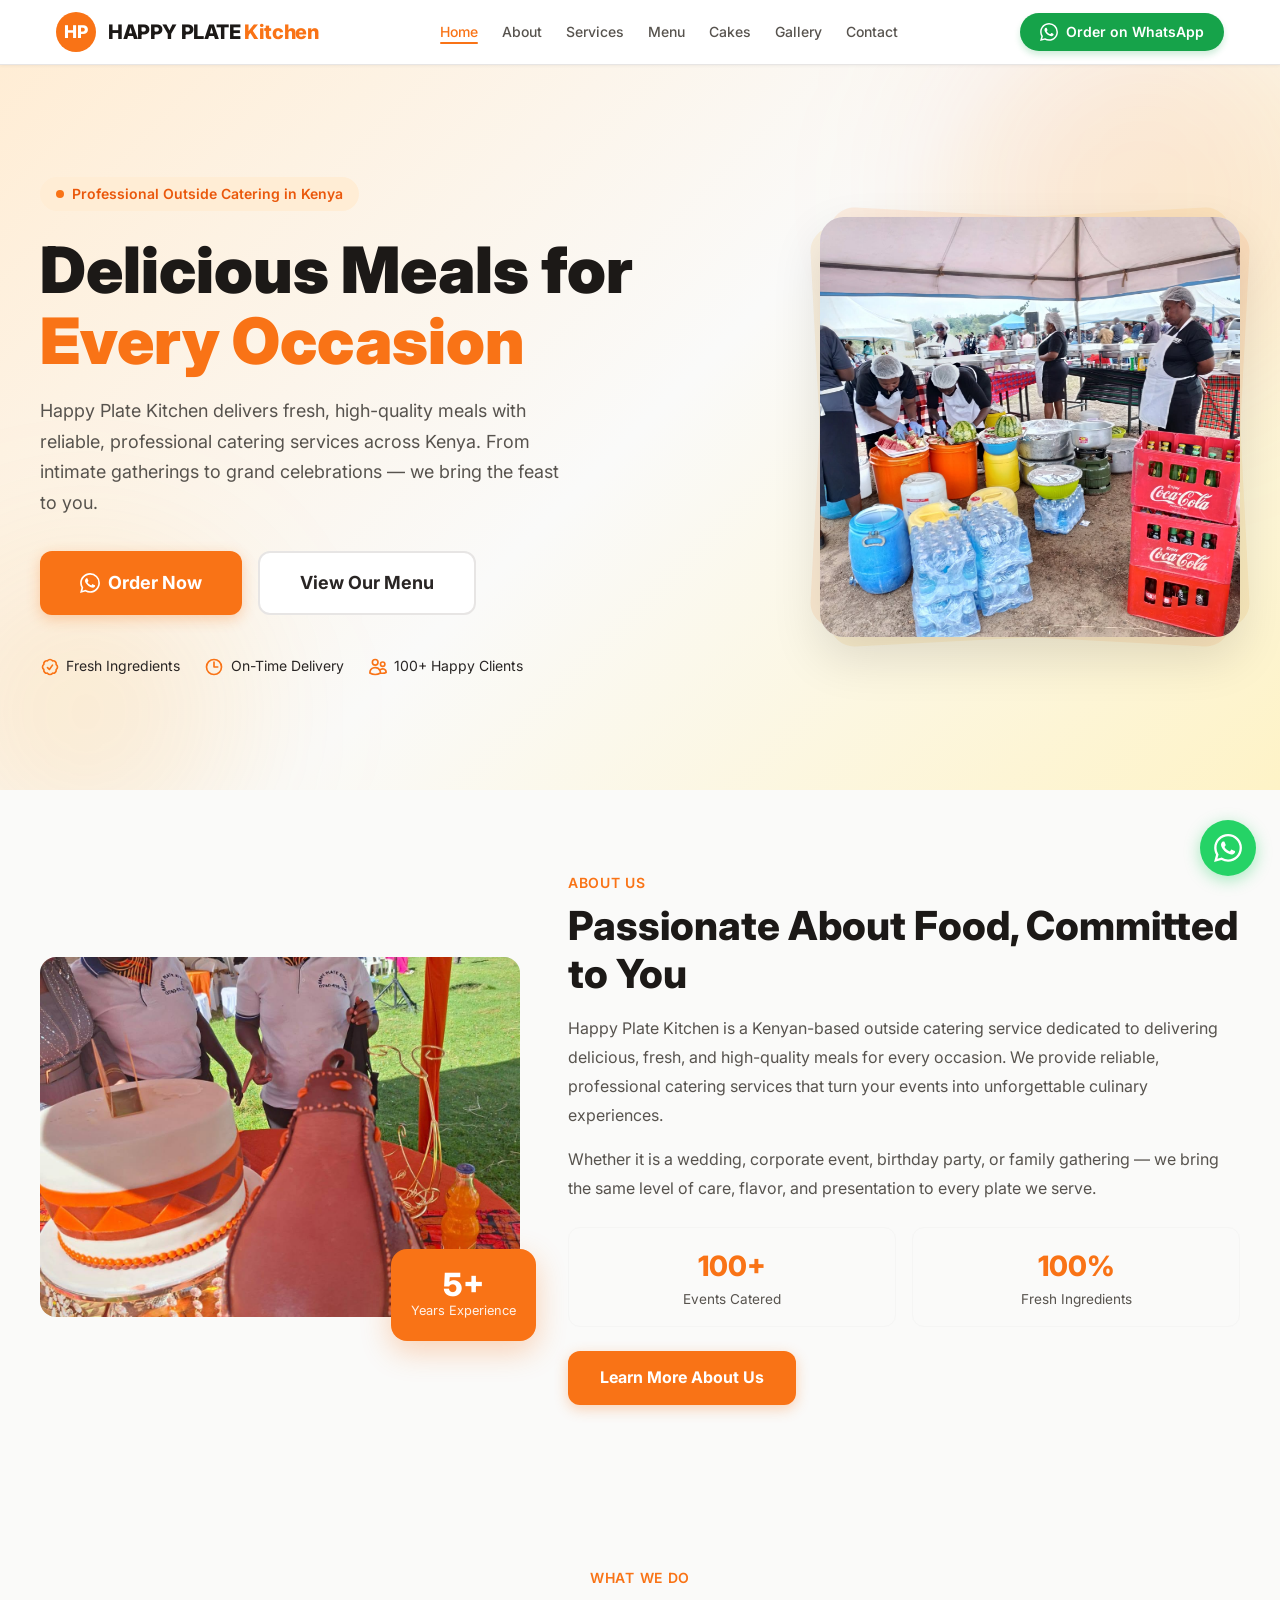
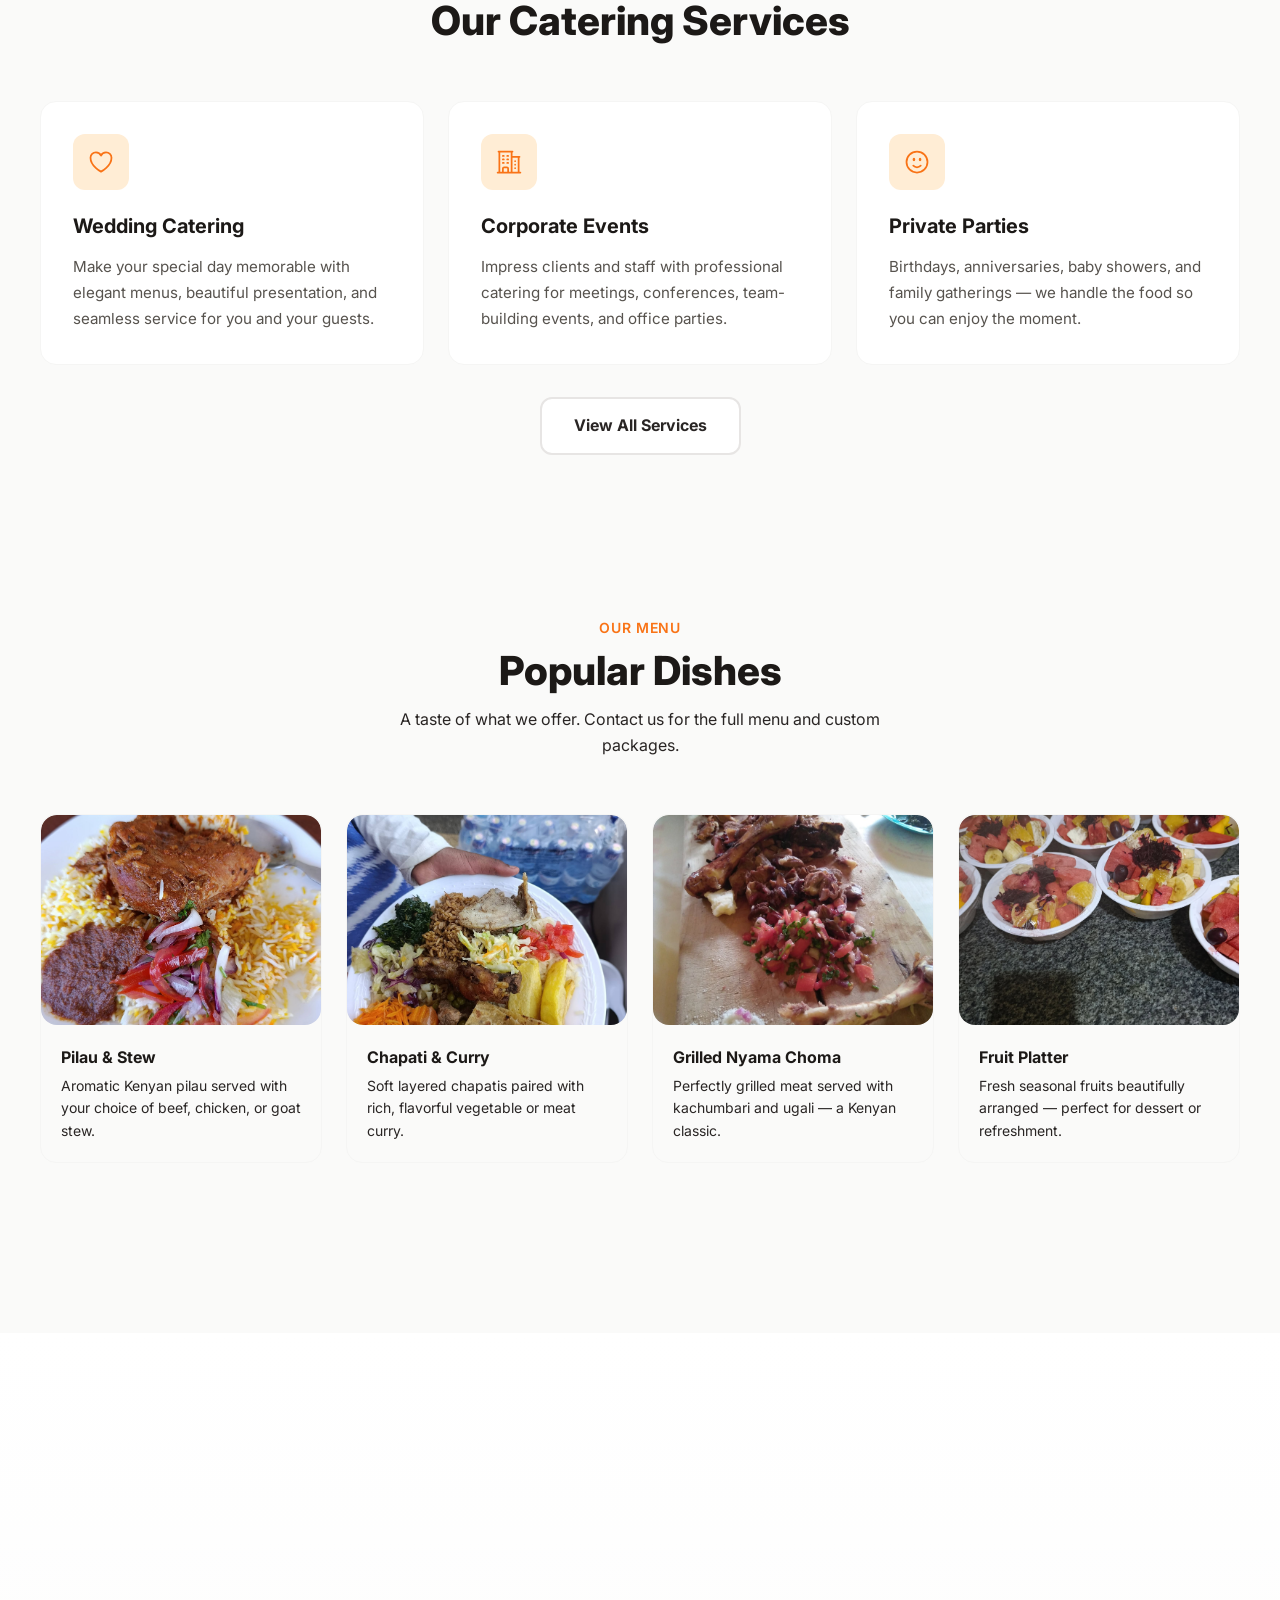
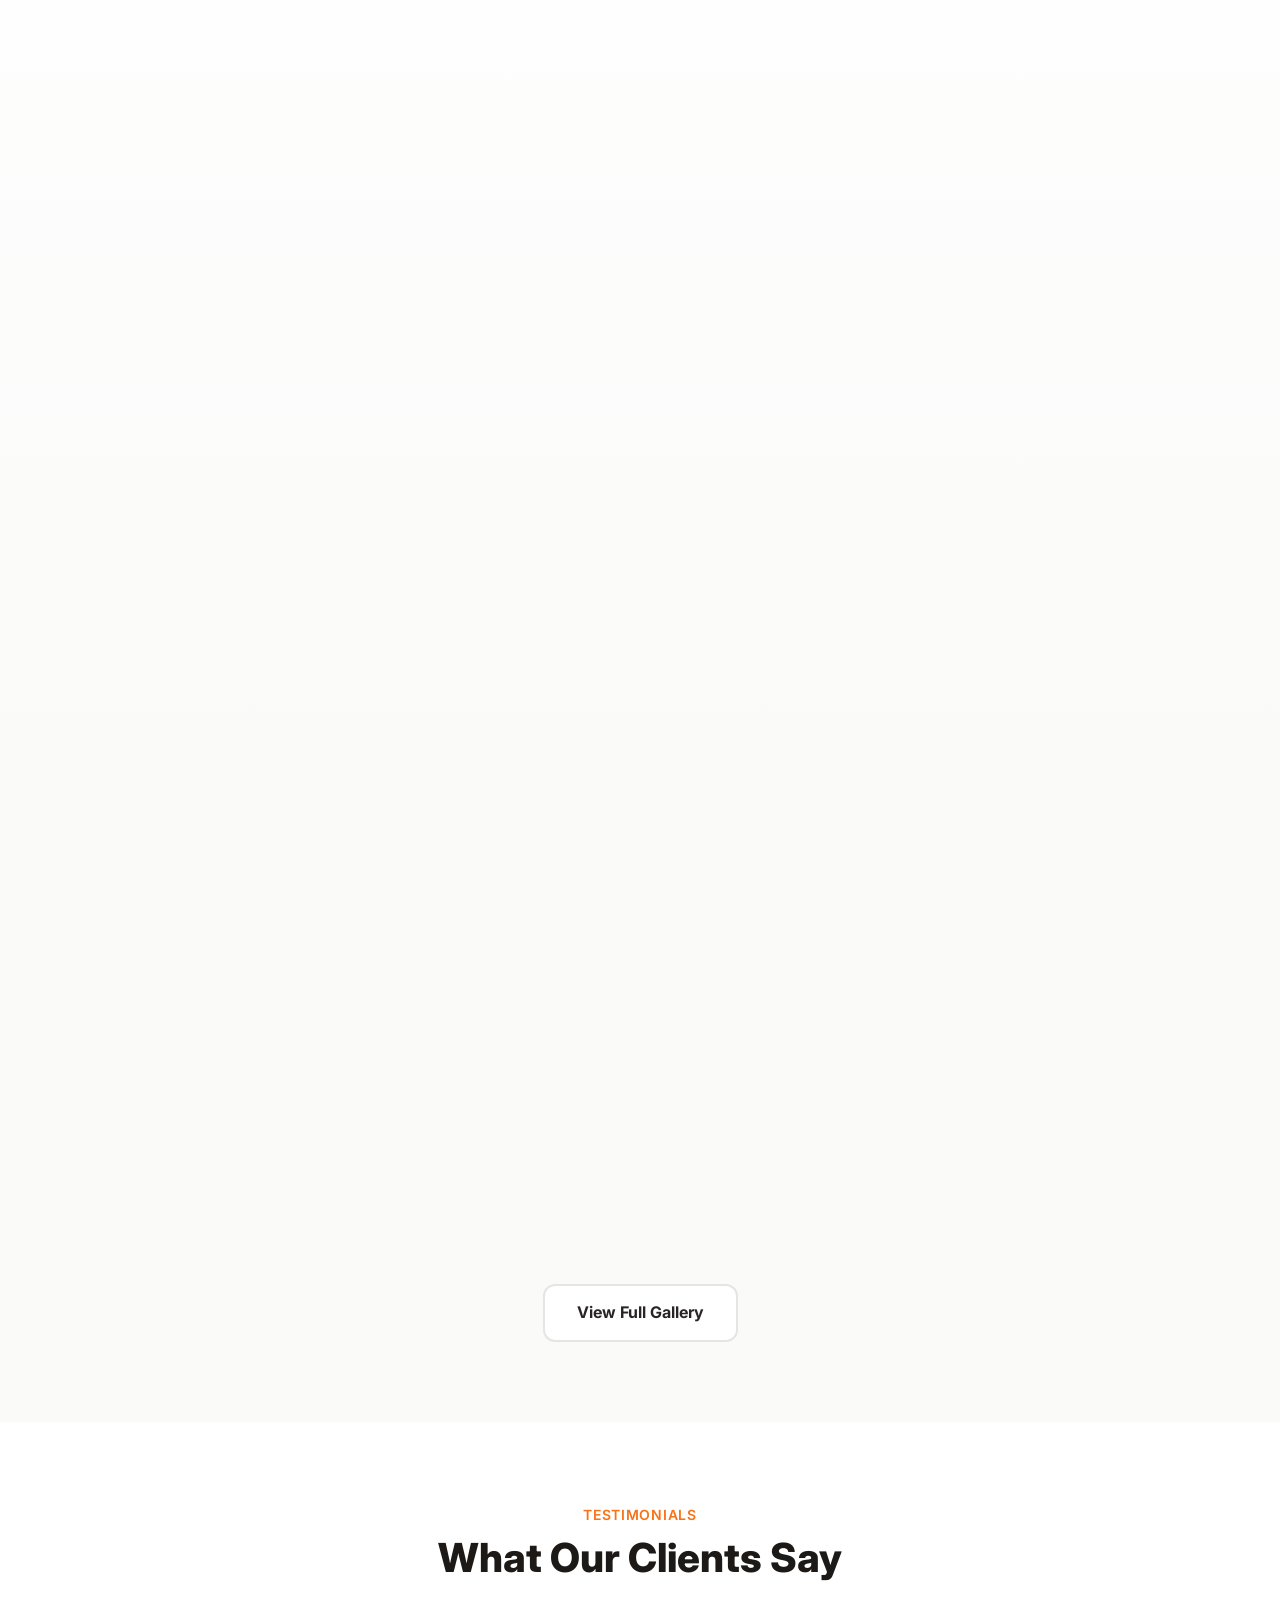
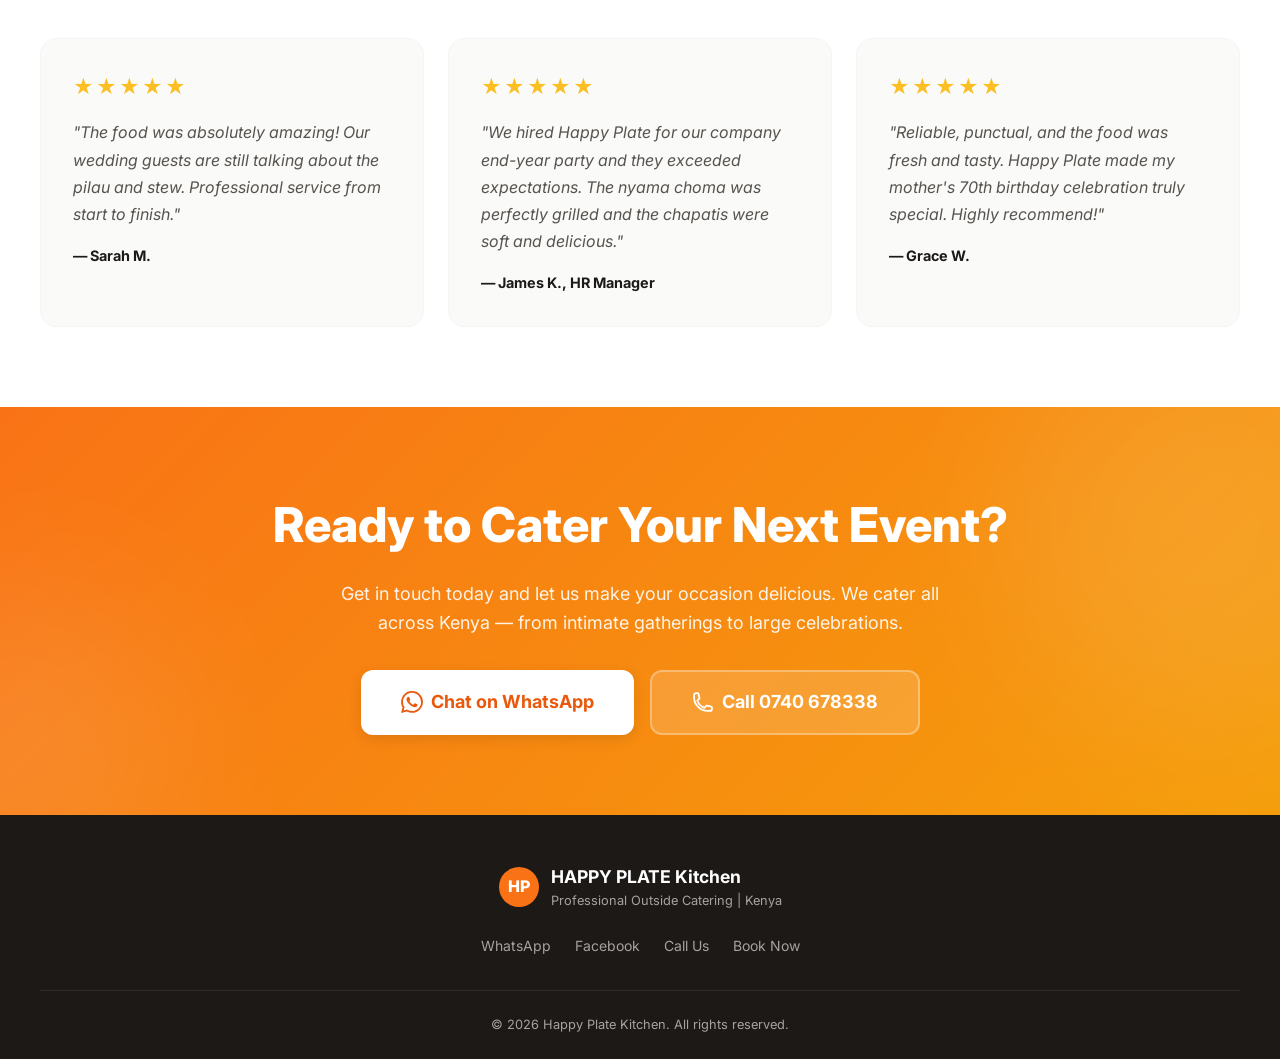
==== commit e2ef5194: "pic addition" ====
--- a/index.html
+++ b/index.html
@@ -76,11 +76,7 @@
 <div class="hero-image-deco-1"></div>
 <div class="hero-image-deco-2"></div>
 <div class="hero-image">
-<div class="img-placeholder-inner">
-<svg fill="none" stroke="currentColor" stroke-width="1.5" viewBox="0 0 24 24"><path stroke-linecap="round" stroke-linejoin="round" d="M15.362 5.214A8.252 8.252 0 0112 21 8.25 8.25 0 016.038 7.048 8.287 8.287 0 009 9.6a8.983 8.983 0 013.361-6.867 8.21 8.21 0 003 2.48z"/><path stroke-linecap="round" stroke-linejoin="round" d="M12 18a3.75 3.75 0 00.495-7.467 5.99 5.99 0 00-1.925 3.546 5.974 5.974 0 01-2.133-1A3.75 3.75 0 0012 18z"/></svg>
-<p style="font-weight:500;margin-top:0.5rem;">Your hero food photo</p>
-<p style="font-size:0.8rem;">Upload a stunning dish image</p>
-</div>
+<img src="images/Galley.jpg" alt="A delicious spread from Happy Plate Kitchen">
 </div>
 </div>
 </div>
@@ -91,10 +87,7 @@
 <div class="about-grid">
 <div class="about-image-wrap" data-aos="fade-right">
 <div class="img-placeholder about-image">
-<div class="img-placeholder-inner">
-<svg fill="none" stroke="currentColor" stroke-width="1.5" viewBox="0 0 24 24"><path stroke-linecap="round" stroke-linejoin="round" d="M15 10.5a3 3 0 11-6 0 3 3 0 016 0z"/><path stroke-linecap="round" stroke-linejoin="round" d="M19.5 10.5c0 7.142-7.5 11.25-7.5 11.25S4.5 17.642 4.5 10.5a7.5 7.5 0 1115 0z"/></svg>
-<p style="font-weight:500;margin-top:0.5rem;">Team / Kitchen photo</p>
-</div>
+<img src="images/Galley1.jpg" alt="The Happy Plate Kitchen catering team">
 </div>
 <div class="about-badge">
 <div class="about-badge-number">5+</div>
@@ -160,19 +153,19 @@
 </div>
 <div style="display:grid;grid-template-columns:repeat(auto-fit,minmax(250px,1fr));gap:1.5rem;">
 <div class="menu-card" data-aos="fade-up" data-aos-delay="100">
-<div class="menu-card-img img-placeholder"><div class="img-placeholder-inner"><svg width="40" height="40" fill="none" stroke="currentColor" stroke-width="1.5" viewBox="0 0 24 24"><path stroke-linecap="round" stroke-linejoin="round" d="M15.362 5.214A8.252 8.252 0 0112 21 8.25 8.25 0 016.038 7.048 8.287 8.287 0 009 9.6a8.983 8.983 0 013.361-6.867 8.21 8.21 0 003 2.48z"/></svg><p style="font-size:0.75rem;">Dish photo</p></div></div>
+<div class="menu-card-img img-placeholder"><img src="images/Curry.jpg" alt="Pilau and stew"></div>
 <div class="menu-card-body"><h4 class="menu-card-title">Pilau & Stew</h4><p class="menu-card-desc">Aromatic Kenyan pilau served with your choice of beef, chicken, or goat stew.</p></div>
 </div>
 <div class="menu-card" data-aos="fade-up" data-aos-delay="200">
-<div class="menu-card-img img-placeholder"><div class="img-placeholder-inner"><svg width="40" height="40" fill="none" stroke="currentColor" stroke-width="1.5" viewBox="0 0 24 24"><path stroke-linecap="round" stroke-linejoin="round" d="M15.362 5.214A8.252 8.252 0 0112 21 8.25 8.25 0 016.038 7.048 8.287 8.287 0 009 9.6a8.983 8.983 0 013.361-6.867 8.21 8.21 0 003 2.48z"/></svg><p style="font-size:0.75rem;">Dish photo</p></div></div>
+<div class="menu-card-img img-placeholder"><img src="images/Mixed_food_on_a_plate.jpg" alt="Chapati and curry"></div>
 <div class="menu-card-body"><h4 class="menu-card-title">Chapati & Curry</h4><p class="menu-card-desc">Soft layered chapatis paired with rich, flavorful vegetable or meat curry.</p></div>
 </div>
 <div class="menu-card" data-aos="fade-up" data-aos-delay="300">
-<div class="menu-card-img img-placeholder"><div class="img-placeholder-inner"><svg width="40" height="40" fill="none" stroke="currentColor" stroke-width="1.5" viewBox="0 0 24 24"><path stroke-linecap="round" stroke-linejoin="round" d="M15.362 5.214A8.252 8.252 0 0112 21 8.25 8.25 0 016.038 7.048 8.287 8.287 0 009 9.6a8.983 8.983 0 013.361-6.867 8.21 8.21 0 003 2.48z"/></svg><p style="font-size:0.75rem;">Dish photo</p></div></div>
+<div class="menu-card-img img-placeholder"><img src="images/Choma.jpg" alt="Grilled nyama choma"></div>
 <div class="menu-card-body"><h4 class="menu-card-title">Grilled Nyama Choma</h4><p class="menu-card-desc">Perfectly grilled meat served with kachumbari and ugali — a Kenyan classic.</p></div>
 </div>
 <div class="menu-card" data-aos="fade-up" data-aos-delay="400">
-<div class="menu-card-img img-placeholder"><div class="img-placeholder-inner"><svg width="40" height="40" fill="none" stroke="currentColor" stroke-width="1.5" viewBox="0 0 24 24"><path stroke-linecap="round" stroke-linejoin="round" d="M15.362 5.214A8.252 8.252 0 0112 21 8.25 8.25 0 016.038 7.048 8.287 8.287 0 009 9.6a8.983 8.983 0 013.361-6.867 8.21 8.21 0 003 2.48z"/></svg><p style="font-size:0.75rem;">Dish photo</p></div></div>
+<div class="menu-card-img img-placeholder"><img src="images/Fruits_mixture.jpg" alt="Fresh fruit platter"></div>
 <div class="menu-card-body"><h4 class="menu-card-title">Fruit Platter</h4><p class="menu-card-desc">Fresh seasonal fruits beautifully arranged — perfect for dessert or refreshment.</p></div>
 </div>
 </div>
@@ -191,15 +184,15 @@
 </div>
 <div style="display:grid;grid-template-columns:repeat(auto-fit,minmax(280px,1fr));gap:1.5rem;">
 <div class="cake-card" data-aos="fade-up" data-aos-delay="100">
-<div class="cake-card-img"><div class="img-placeholder-inner"><svg width="48" height="48" fill="none" stroke="currentColor" stroke-width="1.5" viewBox="0 0 24 24"><path stroke-linecap="round" stroke-linejoin="round" d="M21 8.25c0-2.485-2.099-4.5-4.688-4.5-1.935 0-3.597 1.126-4.312 2.733-.715-1.607-2.377-2.733-4.313-2.733C5.1 3.75 3 5.765 3 8.25c0 7.22 9 12 9 12s9-4.78 9-12z"/></svg><p style="font-weight:500;margin-top:0.5rem;">Cake photo</p></div></div>
+<div class="cake-card-img"><img src="images/Weddingcake.jpg" alt="Wedding cake"></div>
 <div class="cake-card-body"><span class="cake-tag">Best Seller</span><h4 class="cake-card-title">Wedding Cakes</h4><p class="cake-card-desc">Elegant multi-tiered cakes customized to match your wedding theme and colors.</p><p class="cake-price">From KSh 8,000</p></div>
 </div>
 <div class="cake-card" data-aos="fade-up" data-aos-delay="200">
-<div class="cake-card-img"><div class="img-placeholder-inner"><svg width="48" height="48" fill="none" stroke="currentColor" stroke-width="1.5" viewBox="0 0 24 24"><path stroke-linecap="round" stroke-linejoin="round" d="M21 8.25c0-2.485-2.099-4.5-4.688-4.5-1.935 0-3.597 1.126-4.312 2.733-.715-1.607-2.377-2.733-4.313-2.733C5.1 3.75 3 5.765 3 8.25c0 7.22 9 12 9 12s9-4.78 9-12z"/></svg><p style="font-weight:500;margin-top:0.5rem;">Cake photo</p></div></div>
+<div class="cake-card-img"><img src="images/birthday_cake.jfif" alt="Birthday cake"></div>
 <div class="cake-card-body"><span class="cake-tag">Popular</span><h4 class="cake-card-title">Birthday Cakes</h4><p class="cake-card-desc">Fun, creative designs for kids and adults. Any theme, any flavor.</p><p class="cake-price">From KSh 2,500</p></div>
 </div>
 <div class="cake-card" data-aos="fade-up" data-aos-delay="300">
-<div class="cake-card-img"><div class="img-placeholder-inner"><svg width="48" height="48" fill="none" stroke="currentColor" stroke-width="1.5" viewBox="0 0 24 24"><path stroke-linecap="round" stroke-linejoin="round" d="M21 8.25c0-2.485-2.099-4.5-4.688-4.5-1.935 0-3.597 1.126-4.312 2.733-.715-1.607-2.377-2.733-4.313-2.733C5.1 3.75 3 5.765 3 8.25c0 7.22 9 12 9 12s9-4.78 9-12z"/></svg><p style="font-weight:500;margin-top:0.5rem;">Cake photo</p></div></div>
+<div class="cake-card-img"><img src="images/illustration_decorated_cupcakes.svg" alt="Decorated cupcakes and pastries (illustration placeholder)"></div>
 <div class="cake-card-body"><span class="cake-tag">New</span><h4 class="cake-card-title">Cupcakes & Pastries</h4><p class="cake-card-desc">Bite-sized delights perfect for parties, corporate events, and gifts.</p><p class="cake-price">From KSh 1,500/dozen</p></div>
 </div>
 </div>
@@ -216,10 +209,10 @@
 <h2 class="section-title">Our Work</h2>
 </div>
 <div style="display:grid;grid-template-columns:repeat(auto-fit,minmax(200px,1fr));gap:1rem;">
-<div class="gallery-item" data-aos="zoom-in" data-aos-delay="100"><div class="img-placeholder-inner"><svg width="32" height="32" fill="none" stroke="currentColor" stroke-width="1.5" viewBox="0 0 24 24"><path stroke-linecap="round" stroke-linejoin="round" d="M2.25 15.75l5.159-5.159a2.25 2.25 0 013.182 0l5.159 5.159m-1.5-1.5l1.409-1.409a2.25 2.25 0 013.182 0l2.909 2.909M3 21h18M12 12h.008v.008H12V12z"/></svg><p style="font-size:0.7rem;">Event photo</p></div></div>
-<div class="gallery-item" data-aos="zoom-in" data-aos-delay="150"><div class="img-placeholder-inner"><svg width="32" height="32" fill="none" stroke="currentColor" stroke-width="1.5" viewBox="0 0 24 24"><path stroke-linecap="round" stroke-linejoin="round" d="M2.25 15.75l5.159-5.159a2.25 2.25 0 013.182 0l5.159 5.159m-1.5-1.5l1.409-1.409a2.25 2.25 0 013.182 0l2.909 2.909M3 21h18M12 12h.008v.008H12V12z"/></svg><p style="font-size:0.7rem;">Food photo</p></div></div>
-<div class="gallery-item" data-aos="zoom-in" data-aos-delay="200"><div class="img-placeholder-inner"><svg width="32" height="32" fill="none" stroke="currentColor" stroke-width="1.5" viewBox="0 0 24 24"><path stroke-linecap="round" stroke-linejoin="round" d="M2.25 15.75l5.159-5.159a2.25 2.25 0 013.182 0l5.159 5.159m-1.5-1.5l1.409-1.409a2.25 2.25 0 013.182 0l2.909 2.909M3 21h18M12 12h.008v.008H12V12z"/></svg><p style="font-size:0.7rem;">Buffet setup</p></div></div>
-<div class="gallery-item" data-aos="zoom-in" data-aos-delay="250"><div class="img-placeholder-inner"><svg width="32" height="32" fill="none" stroke="currentColor" stroke-width="1.5" viewBox="0 0 24 24"><path stroke-linecap="round" stroke-linejoin="round" d="M2.25 15.75l5.159-5.159a2.25 2.25 0 013.182 0l5.159 5.159m-1.5-1.5l1.409-1.409a2.25 2.25 0 013.182 0l2.909 2.909M3 21h18M12 12h.008v.008H12V12z"/></svg><p style="font-size:0.7rem;">Cake photo</p></div></div>
+<div class="gallery-item" data-aos="zoom-in" data-aos-delay="100"><img src="images/Galley_2.jpg" alt="Event catering photo"></div>
+<div class="gallery-item" data-aos="zoom-in" data-aos-delay="150"><img src="images/Common_food.jpg" alt="Food from our kitchen"></div>
+<div class="gallery-item" data-aos="zoom-in" data-aos-delay="200"><img src="images/Workers1.jpg" alt="Buffet setup"></div>
+<div class="gallery-item" data-aos="zoom-in" data-aos-delay="250"><img src="images/Weddingcake.jpg" alt="Custom cake"></div>
 </div>
 <div class="text-center mt-8" data-aos="fade-up">
 <a href="gallery.html" class="btn btn-outline">View Full Gallery</a>
--- a/style.css
+++ b/style.css
@@ -350,6 +350,18 @@
     margin: 0 auto 0.5rem;
 }
 
+.img-placeholder img,
+.hero-image img,
+.about-image img,
+.menu-card-img img,
+.cake-card-img img,
+.gallery-item img {
+    width: 100%;
+    height: 100%;
+    object-fit: cover;
+    display: block;
+}
+
 /* ============================================
    GRID SYSTEM
    ============================================ */
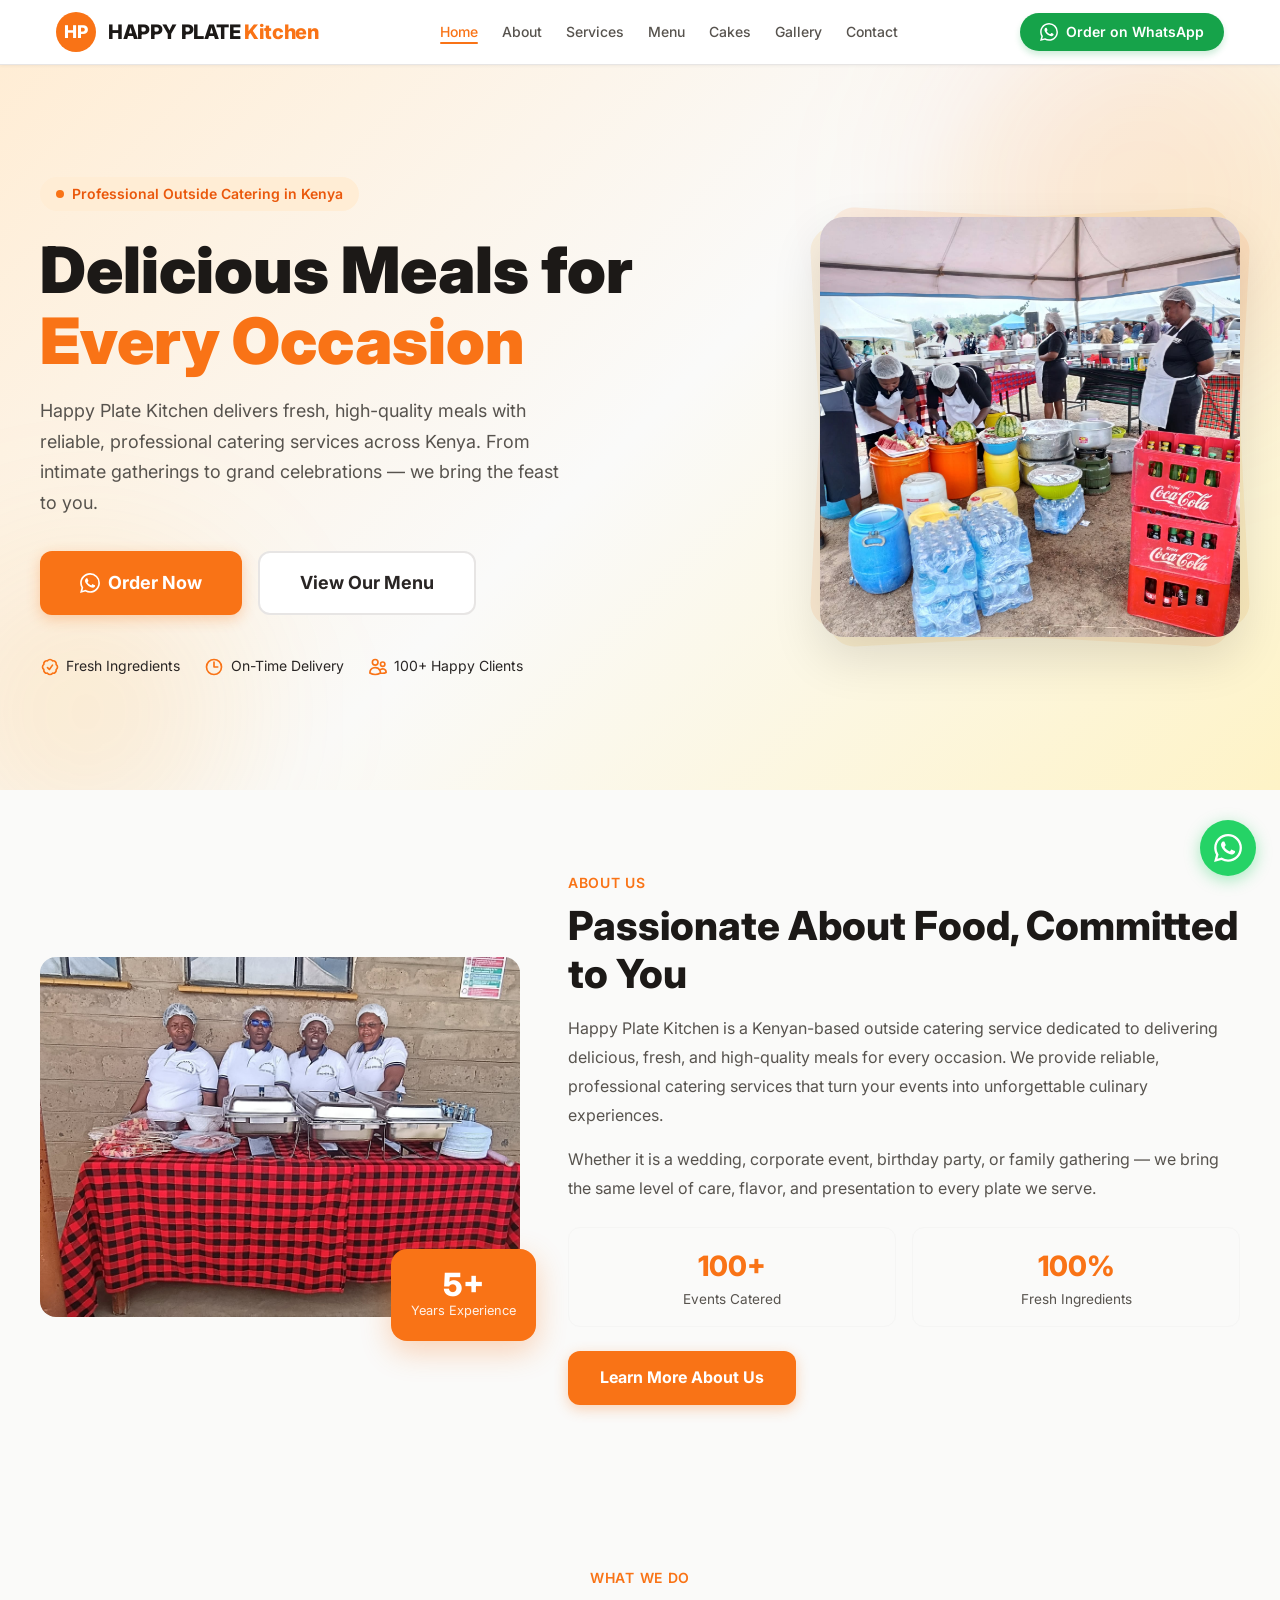
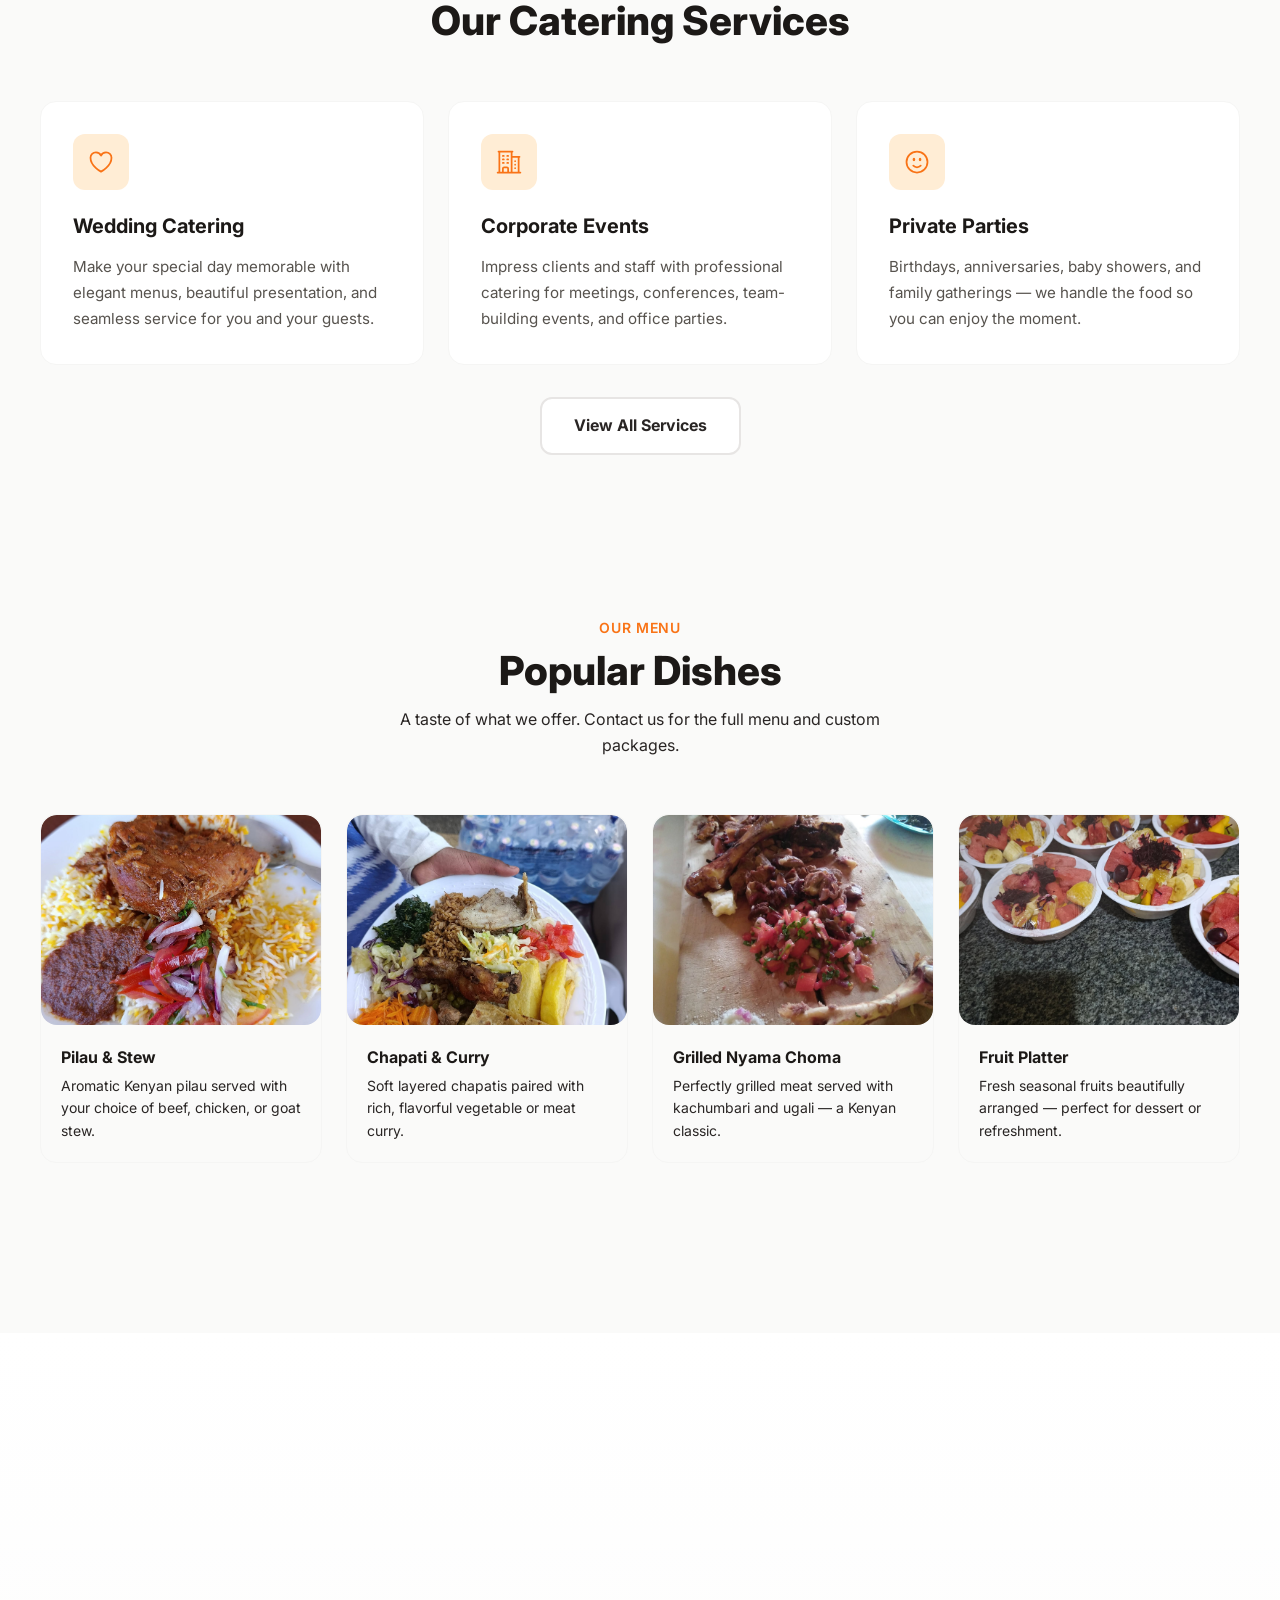
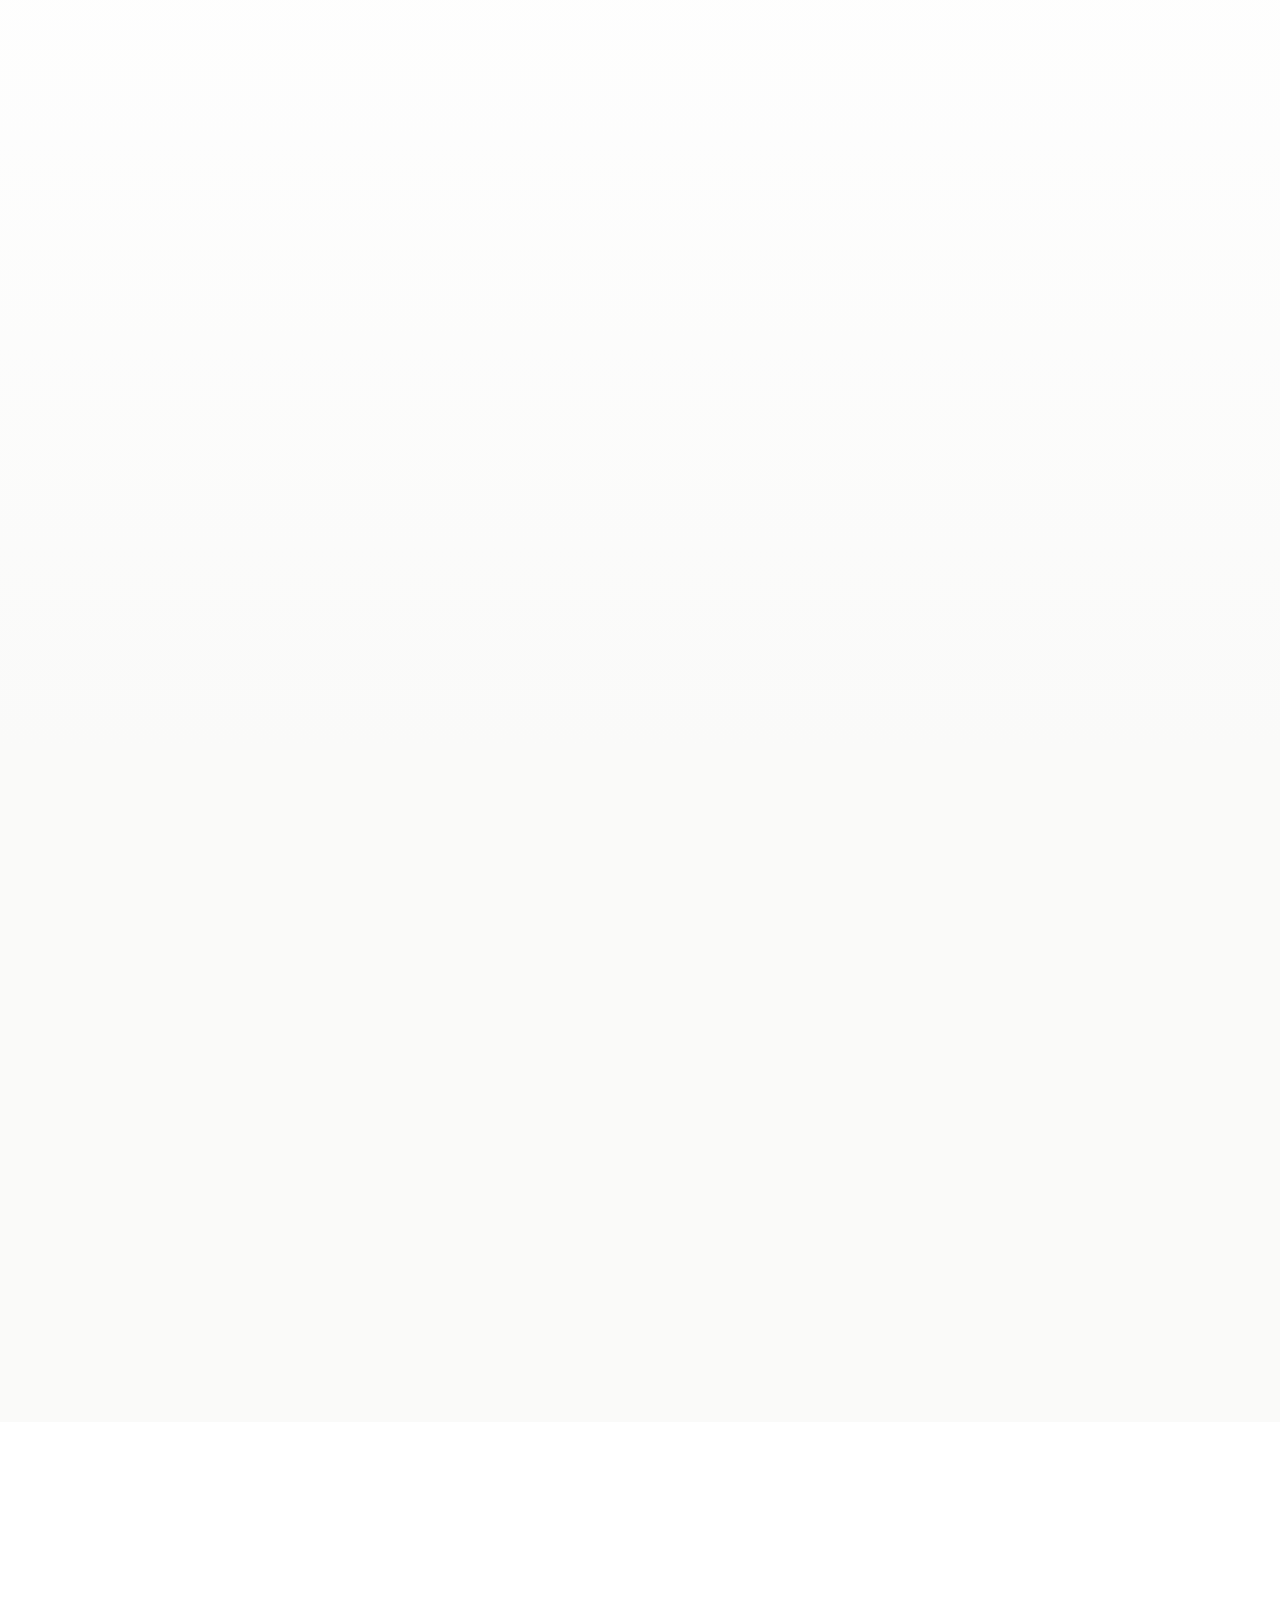
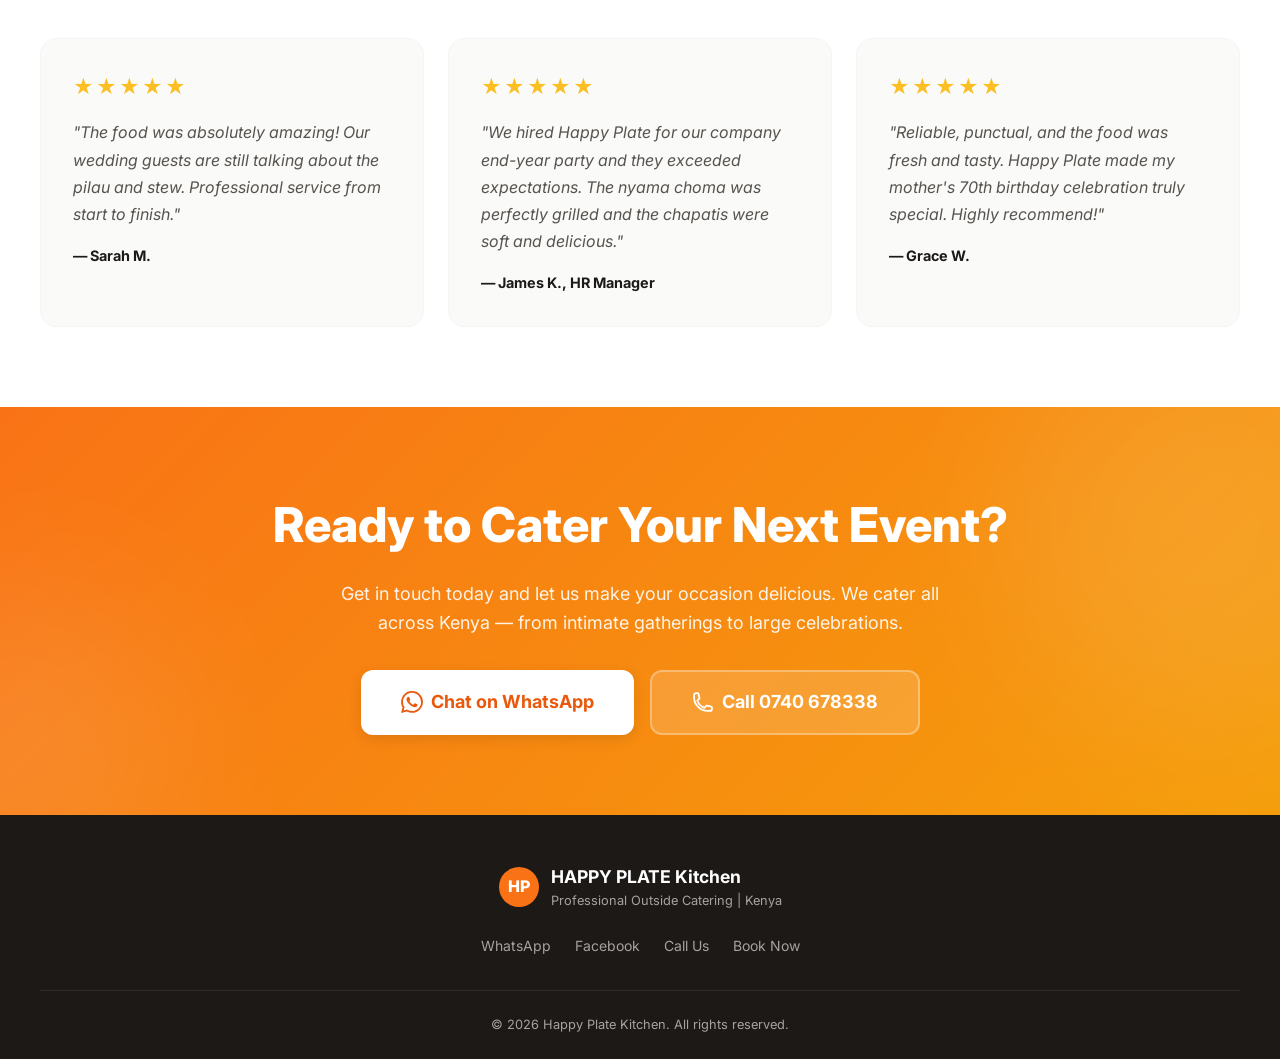
==== commit 6c37978e: "pic cakes" ====
--- a/index.html
+++ b/index.html
@@ -87,8 +87,9 @@
 <div class="about-grid">
 <div class="about-image-wrap" data-aos="fade-right">
 <div class="img-placeholder about-image">
-<img src="images/Galley1.jpg" alt="The Happy Plate Kitchen catering team">
-</div>
+<img src="images/Best_work_photos.jpg" alt="The Happy Plate Kitchen catering team" object-fit="cover" >
+</div>
+
 <div class="about-badge">
 <div class="about-badge-number">5+</div>
 <div class="about-badge-text">Years Experience</div>
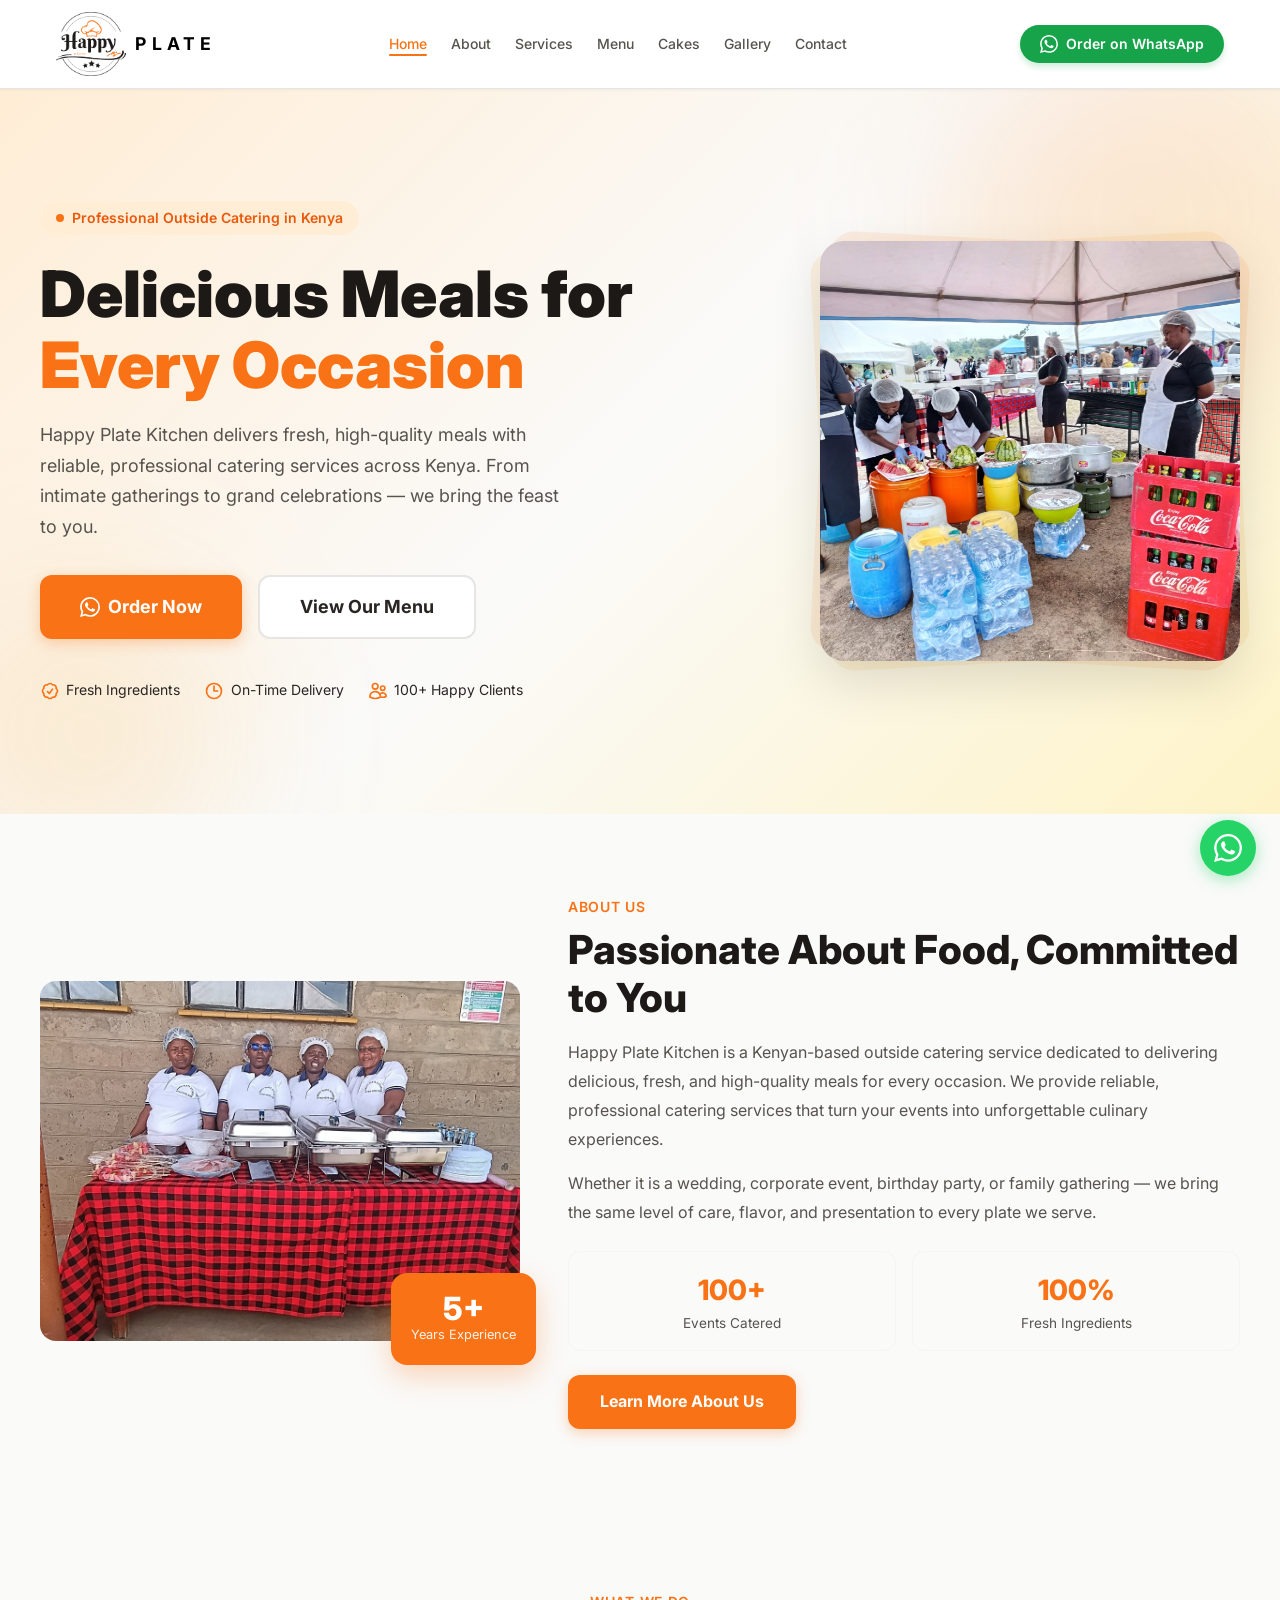
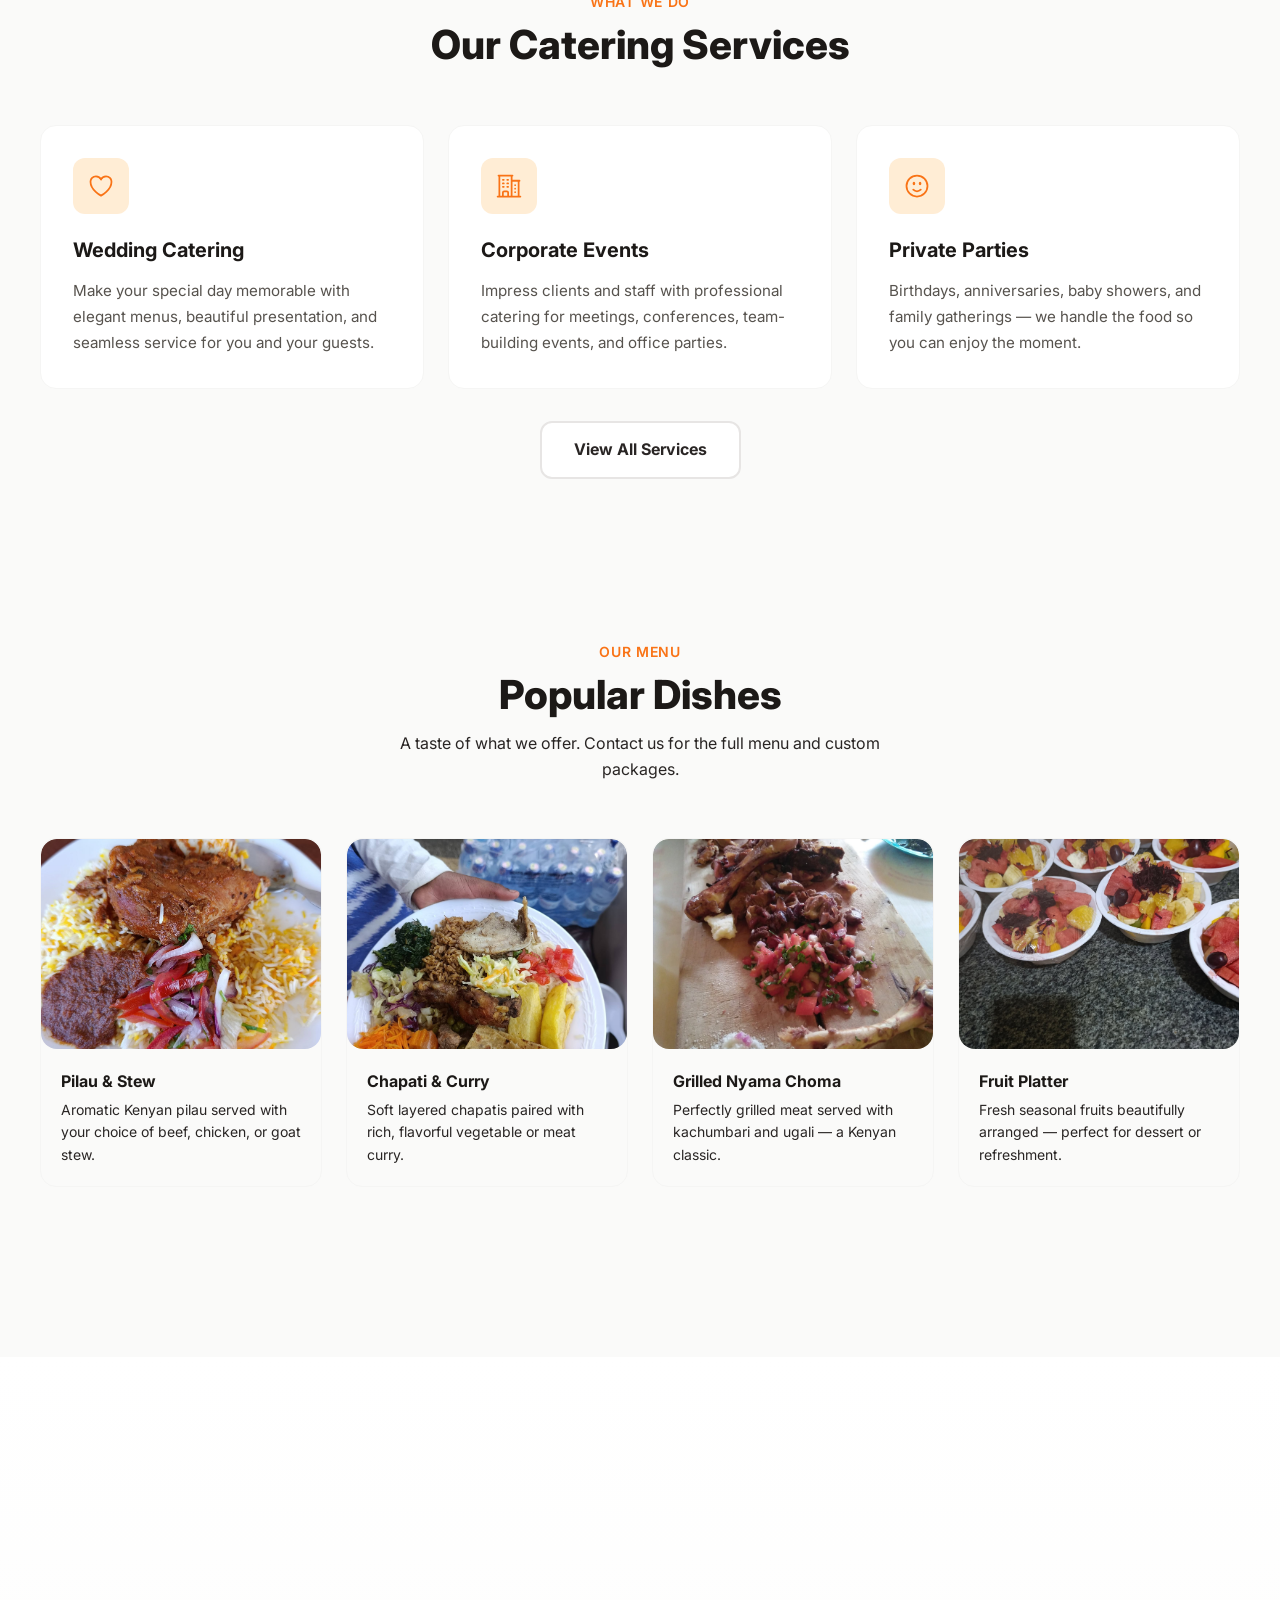
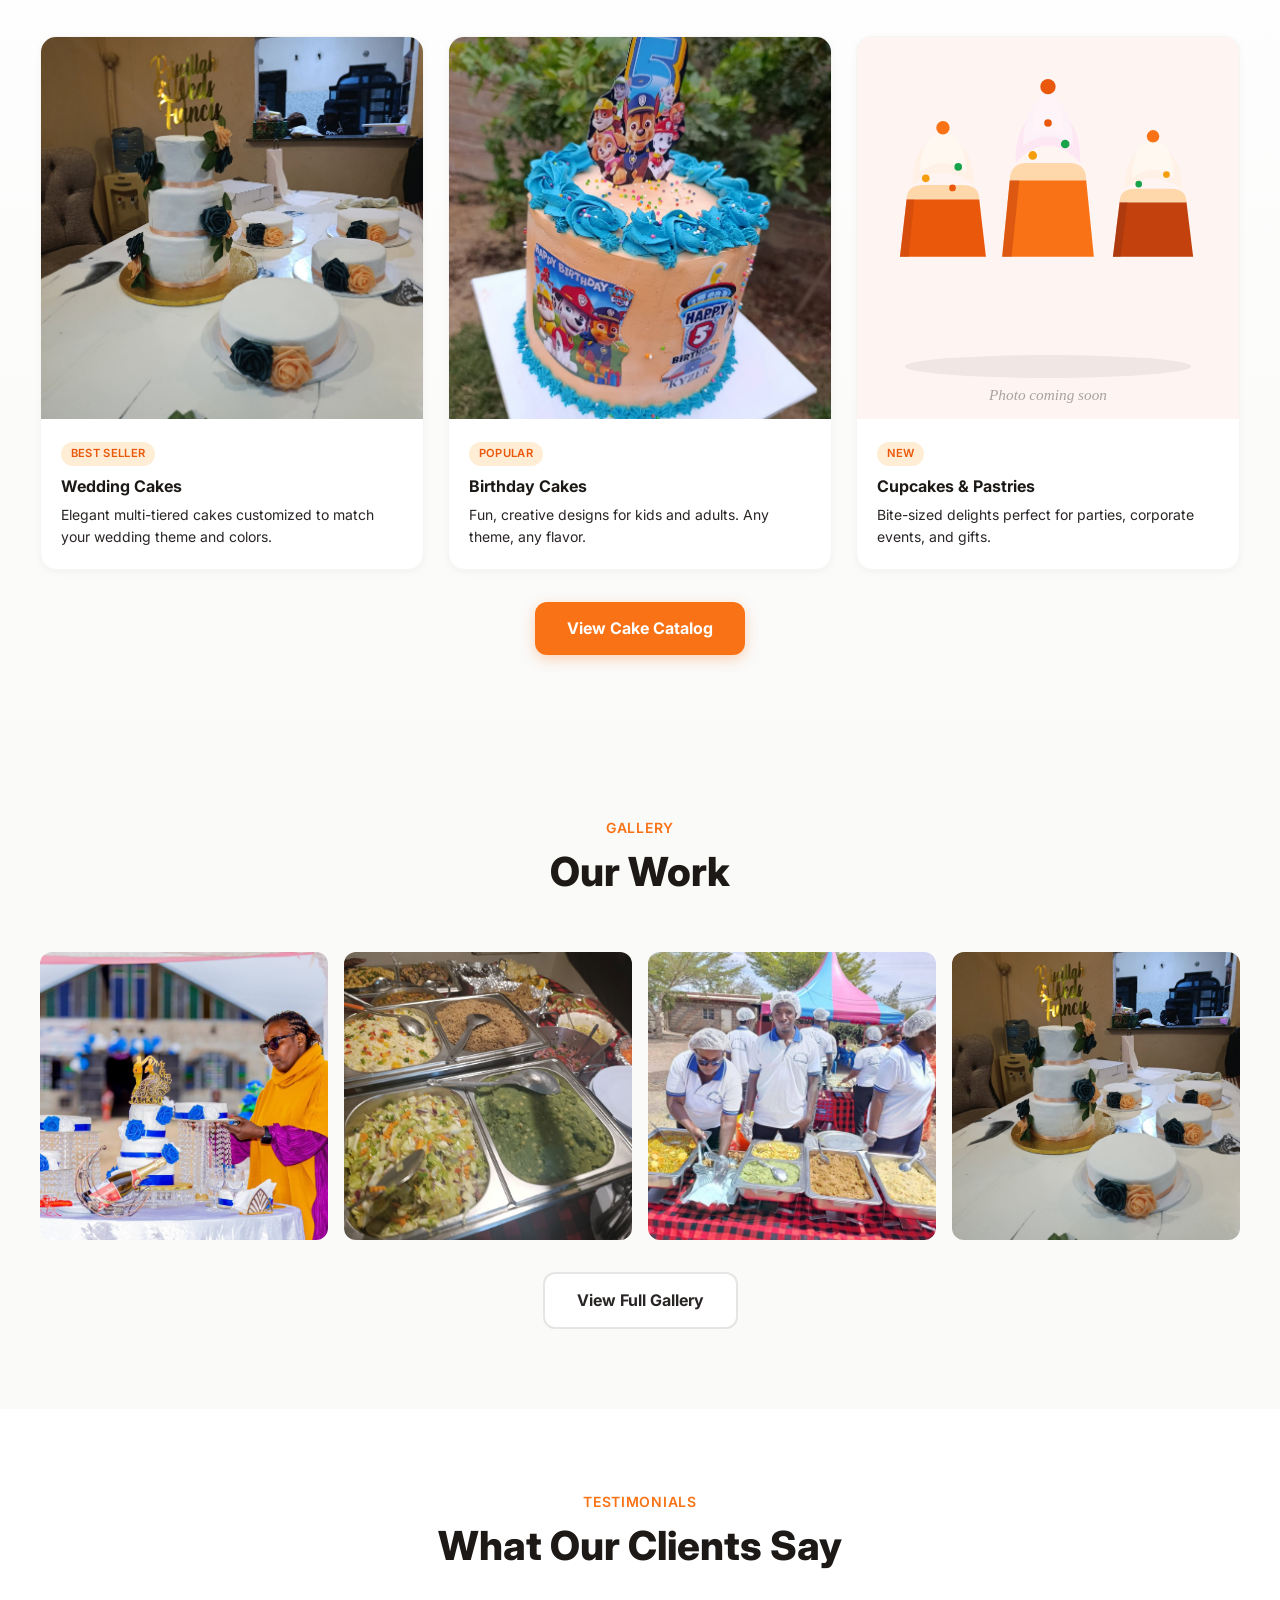
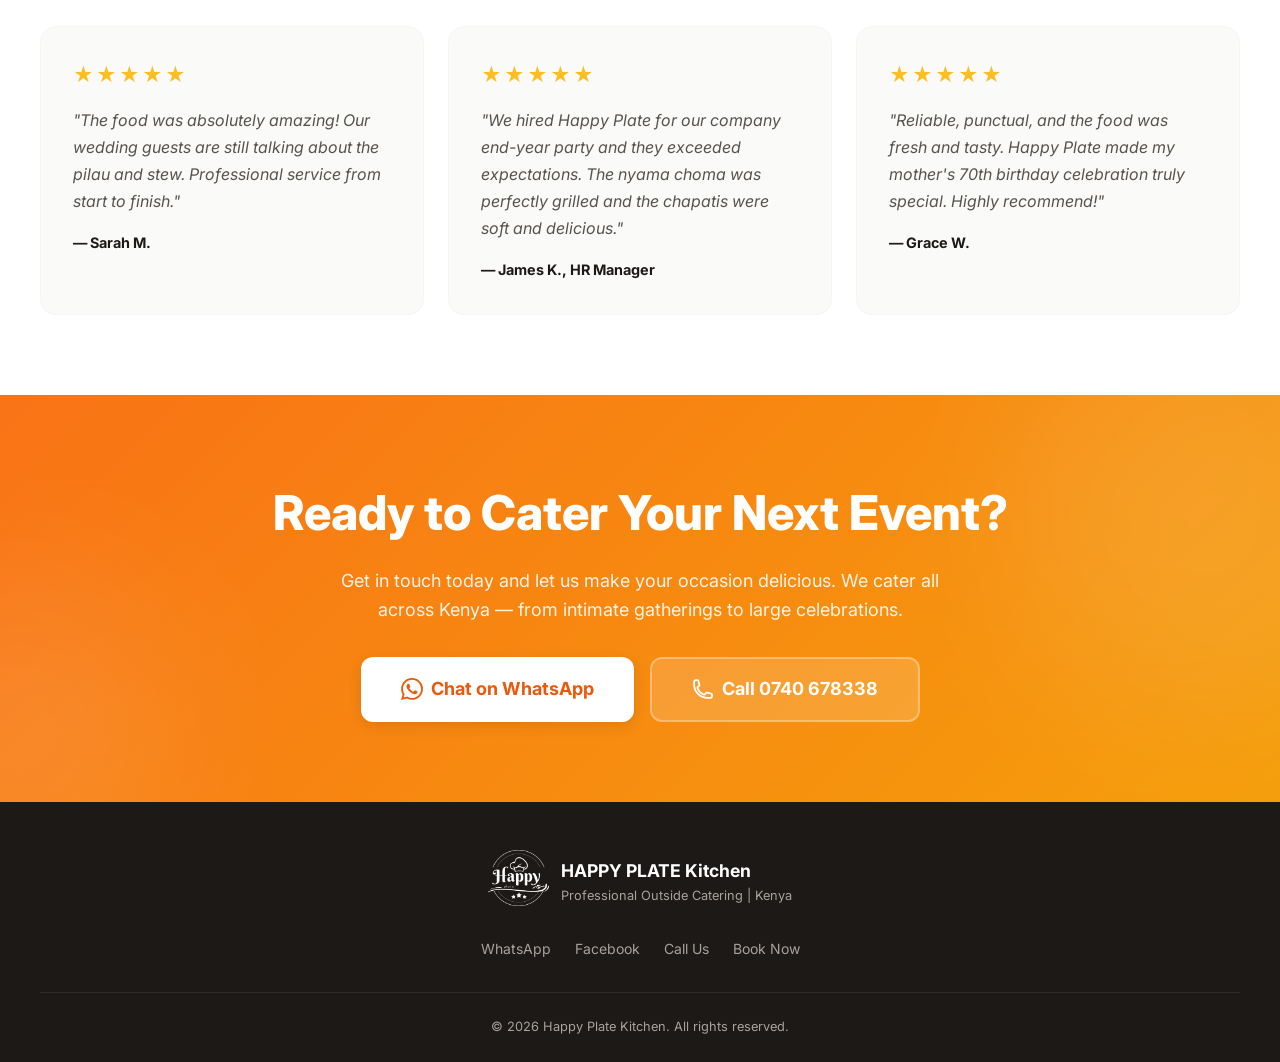
==== commit 3adc0f41: "Restore site files with logo and updates" ====
--- a/index.html
+++ b/index.html
@@ -16,8 +16,7 @@
 <nav class="navbar">
 <div class="nav-container">
 <a href="index.html" class="logo">
-<div class="logo-icon">HP</div>
-<span class="logo-text">HAPPY PLATE <span>Kitchen</span></span>
+<img src="images/logo.png" alt="Happy Plate Kitchen logo" class="logo-img"><span class="logo-plate">PLATE</span>
 </a>
 <ul class="nav-links">
 <li><a href="index.html" class="active">Home</a></li>
@@ -186,15 +185,15 @@
 <div style="display:grid;grid-template-columns:repeat(auto-fit,minmax(280px,1fr));gap:1.5rem;">
 <div class="cake-card" data-aos="fade-up" data-aos-delay="100">
 <div class="cake-card-img"><img src="images/Weddingcake.jpg" alt="Wedding cake"></div>
-<div class="cake-card-body"><span class="cake-tag">Best Seller</span><h4 class="cake-card-title">Wedding Cakes</h4><p class="cake-card-desc">Elegant multi-tiered cakes customized to match your wedding theme and colors.</p><p class="cake-price">From KSh 8,000</p></div>
+<div class="cake-card-body"><span class="cake-tag">Best Seller</span><h4 class="cake-card-title">Wedding Cakes</h4><p class="cake-card-desc">Elegant multi-tiered cakes customized to match your wedding theme and colors.</p></div>
 </div>
 <div class="cake-card" data-aos="fade-up" data-aos-delay="200">
 <div class="cake-card-img"><img src="images/birthday_cake.jfif" alt="Birthday cake"></div>
-<div class="cake-card-body"><span class="cake-tag">Popular</span><h4 class="cake-card-title">Birthday Cakes</h4><p class="cake-card-desc">Fun, creative designs for kids and adults. Any theme, any flavor.</p><p class="cake-price">From KSh 2,500</p></div>
+<div class="cake-card-body"><span class="cake-tag">Popular</span><h4 class="cake-card-title">Birthday Cakes</h4><p class="cake-card-desc">Fun, creative designs for kids and adults. Any theme, any flavor.</p></div>
 </div>
 <div class="cake-card" data-aos="fade-up" data-aos-delay="300">
 <div class="cake-card-img"><img src="images/illustration_decorated_cupcakes.svg" alt="Decorated cupcakes and pastries (illustration placeholder)"></div>
-<div class="cake-card-body"><span class="cake-tag">New</span><h4 class="cake-card-title">Cupcakes & Pastries</h4><p class="cake-card-desc">Bite-sized delights perfect for parties, corporate events, and gifts.</p><p class="cake-price">From KSh 1,500/dozen</p></div>
+<div class="cake-card-body"><span class="cake-tag">New</span><h4 class="cake-card-title">Cupcakes & Pastries</h4><p class="cake-card-desc">Bite-sized delights perfect for parties, corporate events, and gifts.</p></div>
 </div>
 </div>
 <div class="text-center mt-8" data-aos="fade-up">
@@ -270,7 +269,7 @@
 <div class="footer-container">
 <div class="footer-top">
 <div class="footer-brand">
-<div class="footer-brand-icon">HP</div>
+<img src="images/logo-white.png" alt="Happy Plate Kitchen logo" class="footer-brand-img">
 <div>
 <div class="footer-brand-text">HAPPY PLATE Kitchen</div>
 <div class="footer-brand-sub">Professional Outside Catering | Kenya</div>
--- a/style.css
+++ b/style.css
@@ -64,6 +64,7 @@
     gap: 0.75rem;
 }
 
+.logo-img { height: 64px; width: auto; display: block; }
 .logo-icon {
     width: 40px; height: 40px;
     border-radius: 50%;
@@ -1383,3 +1384,15 @@
     .md-grid-2 { grid-template-columns: repeat(2, 1fr); }
     .md-grid-3 { grid-template-columns: repeat(3, 1fr); }
 }
+
+
+/* Logo image in footer */
+.footer-brand-img { height: 56px; width: auto; display: block; margin-bottom: 0.5rem; }
+
+/* Black "PLATE" word beside the header logo */
+.logo { display: flex; align-items: center; gap: 0.6rem; }
+.logo-plate { color: #000000; font-weight: 700; font-size: 1.1rem; letter-spacing: 0.3em; text-transform: uppercase; }
+
+/* Align Book Now buttons across pricing cards */
+.pricing-card { display: flex; flex-direction: column; }
+.pricing-card .btn { margin-top: auto; }
